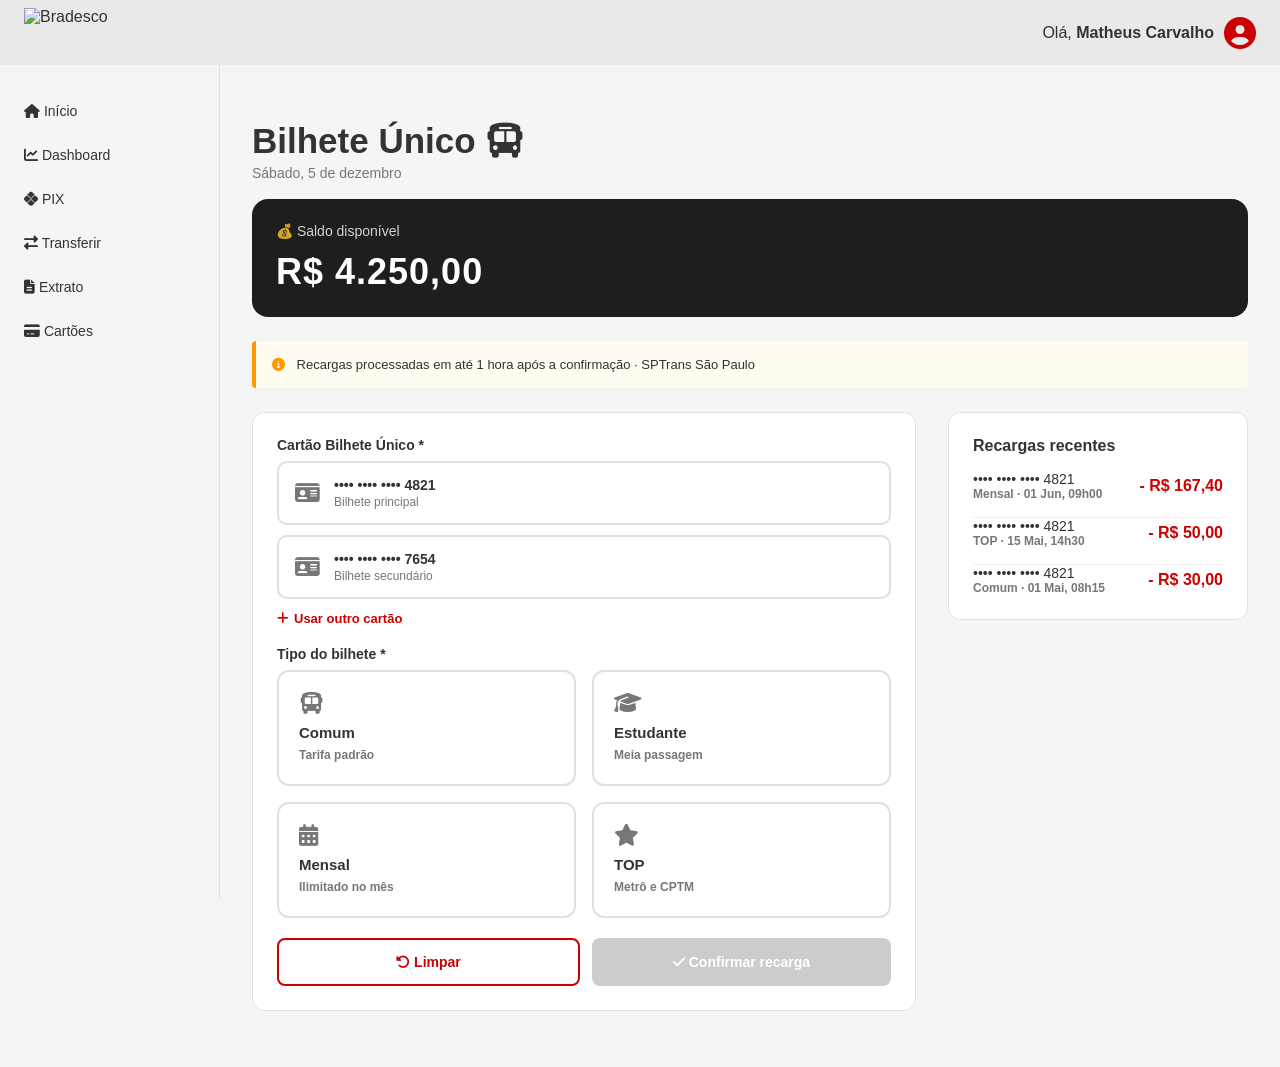
==== bilhete.html @ 407cdb30 "Criado: bilhete.html e transferir.html Criado as telas para tranferência e recarga para bilhete únic" ====
<!DOCTYPE html>
<html lang="pt-br">

<head>
    <meta charset="UTF-8">
    <meta name="viewport" content="width=device-width, initial-scale=1.0">
    <title>Bradesco | Bilhete Único</title>
    <link rel="stylesheet" href="style.css">
    <link rel="stylesheet" href="https://cdnjs.cloudflare.com/ajax/libs/font-awesome/6.5.0/css/all.min.css">
</head>

<body>

    <header class="header">
        <div class="bradesco-logo">
            <img src="assets/logo_bradesco.png" alt="Bradesco">
        </div>
        <div class="header-usuario">
            <span>Olá, <strong>Matheus Carvalho</strong></span>
            <i class="fa-solid fa-circle-user fa-2x"></i>
        </div>
    </header>

    <div class="container">

        <aside class="sidebar">
            <nav>
                <ul>
                    <li><a href="index.html"><i class="fa-solid fa-house"></i> Início</a></li>
                    <li><a href="dashboard.html"><i class="fa-solid fa-chart-line"></i> Dashboard</a></li>
                    <li><a href="pix.html"><i class="fa-brands fa-pix"></i> PIX</a></li>
                    <li><a href="transferir.html"><i class="fa-solid fa-right-left"></i> Transferir</a></li>
                    <li><a href="extract.html"><i class="fa-solid fa-file-lines"></i> Extrato</a></li>
                    <li><a href="#"><i class="fa-solid fa-credit-card"></i> Cartões</a></li>
                </ul>
            </nav>
        </aside>

        <main class="main-content">

            <div class="saudacao">
                <h1>Bilhete Único <i class="fa-solid fa-bus"></i></h1>
                <p id="data-hoje"></p>
            </div>
            <br>
            <!-- Saldo -->
            <div class="card-saldo" style="margin-bottom: 24px;">
                <div class="card-saldo-topo">
                    <span>💰 Saldo disponível</span>
                </div>
                <div class="card-saldo-valor">R$ 4.250,00</div>
            </div>

            <div class="info-box" style="margin-bottom: 24px;">
                <i class="fa-solid fa-circle-info"></i>
                Recargas processadas em até 1 hora após a confirmação · SPTrans São Paulo
            </div>

            <div class="recharge-container">

                <!-- Formulário -->
                <div class="recharge-form card">

                    <!-- Número do cartão -->
                    <div class="form-grupo">
                        <label class="form-label">Cartão Bilhete Único *</label>

                        <!-- Cartões salvos -->
                        <div class="cartoes-salvos">
                            <button class="cartao-salvo-btn"
                                onclick="selecionarCartaoSalvo(this, '1234 5678 9012 4821')">
                                <i class="fa-solid fa-id-card"></i>
                                <div>
                                    <strong>•••• •••• •••• 4821</strong>
                                    <span>Bilhete principal</span>
                                </div>
                            </button>
                            <button class="cartao-salvo-btn"
                                onclick="selecionarCartaoSalvo(this, '9876 5432 1098 7654')">
                                <i class="fa-solid fa-id-card"></i>
                                <div>
                                    <strong>•••• •••• •••• 7654</strong>
                                    <span>Bilhete secundário</span>
                                </div>
                            </button>
                        </div>

                        <!-- Ou digitar manualmente -->
                        <div class="novo-cartao-toggle">
                            <button class="btn-link" onclick="toggleNovoCartao()">
                                <i class="fa-solid fa-plus"></i> Usar outro cartão
                            </button>
                        </div>

                        <div id="novo-cartao-container" style="display:none;">
                            <input type="text" class="form-input" id="numero-bilhete" placeholder="0000 0000 0000 0000"
                                maxlength="19"
                                oninput="formatarBilhete(this); validarBilhete(); atualizarResumoBilhete(); verificarFormularioBilhete()">
                            <span class="form-erro" id="erro-bilhete"></span>
                        </div>
                    </div>

                    <!-- Tipo do bilhete -->
                    <div class="form-grupo">
                        <label class="form-label">Tipo do bilhete *</label>
                        <div class="tipo-grid" style="grid-template-columns: 1fr 1fr; margin-bottom: 0;">
                            <button class="tipo-btn operadora-btn" onclick="selecionarTipoBilhete(this, 'Comum')"
                                data-tipo="Comum">
                                <i class="fa-solid fa-bus"></i>
                                <strong>Comum</strong>
                                <span>Tarifa padrão</span>
                            </button>
                            <button class="tipo-btn operadora-btn" onclick="selecionarTipoBilhete(this, 'Estudante')"
                                data-tipo="Estudante">
                                <i class="fa-solid fa-graduation-cap"></i>
                                <strong>Estudante</strong>
                                <span>Meia passagem</span>
                            </button>
                            <button class="tipo-btn operadora-btn" onclick="selecionarTipoBilhete(this, 'Mensal')"
                                data-tipo="Mensal">
                                <i class="fa-solid fa-calendar-days"></i>
                                <strong>Mensal</strong>
                                <span>Ilimitado no mês</span>
                            </button>
                            <button class="tipo-btn operadora-btn" onclick="selecionarTipoBilhete(this, 'TOP')"
                                data-tipo="TOP">
                                <i class="fa-solid fa-star"></i>
                                <strong>TOP</strong>
                                <span>Metrô e CPTM</span>
                            </button>
                        </div>
                    </div>

                    <!-- Valor de recarga -->
                    <div class="form-grupo" id="grupo-valores-bilhete" style="display:none;">
                        <label class="form-label">Valor da recarga *</label>
                        <div class="valores-grid" id="valores-bilhete"></div>
                    </div>

                    <!-- Valor customizado -->
                    <div class="form-grupo" id="grupo-custom-bilhete" style="display:none;">
                        <label class="form-label" for="valor-custom-bilhete">Outro valor</label>
                        <input type="text" class="form-input" id="valor-custom-bilhete" placeholder="R$ 0,00"
                            onfocus="aoFocarCustomBilhete()" onblur="aoSairCustomBilhete()"
                            oninput="formatarValorBilhete(this)">
                    </div>

                    <!-- Botões -->
                    <div class="btns-acao">
                        <button class="btn btn-secundario" onclick="limparFormularioBilhete()">
                            <i class="fa-solid fa-rotate-left"></i> Limpar
                        </button>
                        <button class="btn btn-primario" id="btn-confirmar-bilhete" onclick="confirmarBilhete()"
                            disabled>
                            <i class="fa-solid fa-check"></i> Confirmar recarga
                        </button>
                    </div>

                </div>

                <!-- Lateral -->
                <div class="recharge-sidebar">

                    <!-- Resumo -->
                    <div class="card" id="resumo-bilhete-container" style="display:none;">
                        <h3 style="font-size: 14px; font-weight: 600; margin-bottom: 16px;">Resumo da recarga</h3>
                        <div class="resumo-item">
                            <span class="resumo-label">Cartão:</span>
                            <span id="resumo-bilhete-numero">-</span>
                        </div>
                        <div class="resumo-item">
                            <span class="resumo-label">Tipo:</span>
                            <span id="resumo-bilhete-tipo">-</span>
                        </div>
                        <div class="resumo-item">
                            <span class="resumo-label">Valor:</span>
                            <span id="resumo-bilhete-valor">-</span>
                        </div>
                    </div>

                    <!-- Recargas recentes -->
                    <div class="card">
                        <h3 style="font-size: 16px; font-weight: 600; margin-bottom: 16px;">Recargas recentes</h3>
                        <ul class="transacoes">
                            <li class="transacao">
                                <div class="transacao-info">
                                    <span class="transacao-nome">•••• •••• •••• 4821</span>
                                    <span class="transacao-data">Mensal · 01 Jun, 09h00</span>
                                </div>
                                <span class="transacao-valor negativo">- R$ 167,40</span>
                            </li>
                            <li class="transacao">
                                <div class="transacao-info">
                                    <span class="transacao-nome">•••• •••• •••• 4821</span>
                                    <span class="transacao-data">TOP · 15 Mai, 14h30</span>
                                </div>
                                <span class="transacao-valor negativo">- R$ 50,00</span>
                            </li>
                            <li class="transacao">
                                <div class="transacao-info">
                                    <span class="transacao-nome">•••• •••• •••• 4821</span>
                                    <span class="transacao-data">Comum · 01 Mai, 08h15</span>
                                </div>
                                <span class="transacao-valor negativo">- R$ 30,00</span>
                            </li>
                        </ul>
                    </div>

                </div>
            </div>

        </main>
    </div>

    <!-- Modal sucesso -->
    <div class="sucesso-modal" id="modal-sucesso-bilhete">
        <div class="sucesso-conteudo">
            <div class="sucesso-icone">
                <i class="fa-solid fa-circle-check"></i>
            </div>
            <div class="sucesso-titulo">Recarga realizada!</div>
            <p class="sucesso-descricao">Seu Bilhete Único foi recarregado com sucesso</p>
            <div class="sucesso-detalhes">
                <div class="detalhe-linha">
                    <span class="detalhe-label">Cartão:</span>
                    <span class="detalhe-valor" id="modal-bilhete-numero">-</span>
                </div>
                <div class="detalhe-linha">
                    <span class="detalhe-label">Tipo:</span>
                    <span class="detalhe-valor" id="modal-bilhete-tipo">-</span>
                </div>
                <div class="detalhe-linha">
                    <span class="detalhe-label">Valor:</span>
                    <span class="detalhe-valor" id="modal-bilhete-valor">-</span>
                </div>
                <div class="detalhe-linha">
                    <span class="detalhe-label">Protocolo:</span>
                    <span class="detalhe-valor" id="modal-bilhete-protocolo">-</span>
                </div>
            </div>
            <button class="btn btn-primario" onclick="fecharModalBilhete()">
                Voltar ao início
            </button>
        </div>
    </div>

    <script src="script.js"></script>
</body>

</html>
---- style.css ----
* {
    margin: 0;
    padding: 0;
    box-sizing: border-box;
    /* Faz o tamanho dos elementos se comportar de forma previsível */
}

/* Variáveis */
:root {
    --vermelho: #CC0000;
    --vermelho-escuro: #990000;
    --fundo: #F5F5F5;
    --branco: #FFFFFF;
    --texto: #333333;
    --texto-claro: #777777;
    --sidebar-largura: 220px;
    --header-altura: 65px;
}

body {
    font-family: 'Segoe UI', sans-serif;
    background-color: var(--fundo);
    color: var(--texto);
}

.header {
    position: fixed;
    /* Fica no topo mesmo ao rolar a página */
    top: 0;
    left: 0;
    width: 100%;
    height: var(--header-altura);
    background-color: #e9e9e9;
    display: flex;
    align-items: center;
    /* Centraliza verticalmente */
    justify-content: space-between;
    /* Joga logo pra esquerda e usuário pra direita */
    padding: 0 24px;
    z-index: 100;
    /* Garante que o header fica na frente de tudo */
}

.header-usuario {
    display: flex;
    align-items: center;
    gap: 10px;
    color: var(--texto);
}

.header-usuario i {
    color: var(--vermelho);
}

.bradesco-logo img {
    height: 50px;
    object-fit: contain;
    /* garante que a logo não distorce */
    display: block;
    /* Remove um espaço invisível que o HTML coloca embaixo das imagens por padrão */
}

.container {
    display: flex;
    margin-top: var(--header-altura);
    min-height: calc(100vh - var(--header-altura));
    /* Calcula altura dinâmica: tela inteira menos o header */
}

/* Configurações do menu lateral */
.sidebar {
    position: fixed;
    /* Sidebar fica fixa ao rolar a página, igual ao header */
    top: var(--header-altura);
    left: 0;
    width: var(--sidebar-largura);
    height: calc(100vh - var(--header-altura));
    border-right: 1px solid #E0E0E0;
    padding-top: 24px;
}

.sidebar ul {
    list-style: none;
}

.sidebar ul li a {
    display: block;
    padding: 14px 24px;
    color: var(--texto);
    text-decoration: none;
    font-size: 14px;
    transition: background 0.2;
}

.sidebar ul li a:hover {
    background-color: #F5F5F5;
    color: var(--vermelho);
}

.sidebar ul li.ativo a {
    color: var(--vermelho);
    font-weight: bold;
    border-left: 3px solid var(--vermelho);
    /* A barrinha vermelha no item ativo da sidebar */
}

/* Fim das configurações do menu lateral */

.main-content {
    margin-left: var(--sidebar-largura);
    padding: 32px;
    flex: 1;
    /* O conteúdo ocupa todo o espaço restante */
}

/* Saudação */
.saudacao {
    margin-top: 24px;
}

.saudacao h1 {
    font-size: 35px;
    color: var(--texto);
}

.saudacao p {
    color: var(--texto-claro);
    margin-top: 4px;
    font-size: 14px;
}

/* Card de saldo */
.card-saldo {
    background-color: #1e1e1e;
    color: var(--branco);
    border-radius: 16px;
    padding: 24px;
    margin-bottom: 24px;
}

.card-saldo-topo {
    display: flex;
    justify-content: space-between;
    align-items: center;
    margin-bottom: 12px;
    font-size: 14px;
    opacity: 0.8;
}

.card-saldo-topo button {
    background: none;
    border: none;
    color: var(--branco);
    cursor: pointer;
    font-size: 13px;
    opacity: 0.7;
}

.card-saldo-topo button:hover {
    opacity: 1;
}

.card-saldo-valor {
    font-size: 36px;
    font-weight: bold;
    letter-spacing: 1px;
}

/* Atalhos */
.atalhos {
    display: flex;
    gap: 16px;
    margin-bottom: 24px;
}

.atalho {
    flex: 1;
    background-color: var(--branco);
    border-radius: 12px;
    padding: 20px;
    text-align: center;
    text-decoration: none;
    color: var(--texto);
    transition: transform 0.9s, box-shadow 0.9;
    border: 1px solid #e0e0e0;
}

.atalho:hover {
    transform: translateY(-3px);
    box-shadow: 0 6px 16px rbga(0, 0, 0, 0.08);
}

.atalho-icone {
    font-size: 28px;
    margin-bottom: 8px;
}

.atalho span {
    font-size: 13px;
    font-weight: bold;
}

/* Card genérico */
.card {
    background-color: var(--branco);
    border-radius: 12px;
    padding: 24px;
    border: 1px solid #e0e0e0;
    margin-bottom: 24px;
}

.card-cabecalho {
    display: flex;
    justify-content: space-between;
    align-items: center;
    margin-bottom: 16px;
}

.card-cabecalho h2 {
    font-size: 16px;
    font-weight: 600;
}

.card-cabecalho a {
    font-size: 13px;
    color: var(--vermelho);
    text-decoration: none;
}

/* Transações */
.transacao {
    display: flex;
    justify-content: space-between;
    align-items: center;
    padding-bottom: 16px;
    border-bottom: 1px solid #f0f0f0;
}

.transacao:last-child {
    border-bottom: none;
    padding-bottom: 0;
}

.transacao-info {
    display: flex;
    flex-direction: column;
    gap: 0;
}

.transacao-nome {
    font-size: 14px;
    font-weight: 500;
}

.transacao-data {
    font-size: 12px;
    color: var(--texto-claro);
}

.transacao.valor {
    font-weight: 600;
    font-size: 15px;
}

.positivo {
    color: #1A7A3C;
}

.negativo {
    color: #CC0000;
}


.btn-vermelho {
    background-color: var(--vermelho);
    color: var(--branco);
    padding: 10px 20px;
    border-radius: 8px;
    text-decoration: none;
    font-size: 14px;
    font-weight: 600;
    transition: background 0.2s;
}

.btn-vermelho:hover {
    background-color: var(--vermelho-escuro);
}

/* Dashboard */
.dashboard-linha {
    display: flex;
    gap: 24px;
    align-items: flex-start;
}

.dashboard-grafico {
    flex: 2;
}

.dashboard-lateral {
    flex: 1;
    display: flex;
    flex-direction: column;
    gap: 24px;
}

.card-cartao {
    background: linear-gradient(135deg, #1a1a1a, #3a3a3a);
    border-radius: 16px;
    padding: 24px;
    color: var(--branco);
    display: flex;
    flex-direction: column;
    gap: 20px;
}

.cartao-topo {
    display: flex;
    justify-content: space-between;
    align-items: center;
}

.cartao-bandeira {
    font-size: 18px;
    font-weight: 900;
    letter-spacing: 2px;
    color: var(--branco);
}

.cartao-numero {
    font-size: 18px;
    letter-spacing: 3px;
}

.cartao-rodape {
    display: flex;
    justify-content: space-between;
}

.cartao-label {
    display: block;
    font-size: 10px;
    opacity: 0.6;
    text-transform: uppercase;
    margin-bottom: 2px;
}

.cartao-dado {
    font-size: 13px;
    font-weight: 600;
}

.dashboard-resumo {
    display: flex;
    gap: 16px;
    margin-bottom: 24px;
}

.card {
    font-weight: bold;
}

.card-resumo {
    flex: 1;
    background-color: var(--branco);
    border-radius: 12px;
    padding: 20px;
    border: 1px solid #E0E0E0;
    display: flex;
    align-items: center;
    gap: 16px;
}

.card-resumo-icone {
    font-size: 24px;
    color: var(--vermelho);
    background-color: #FFF0F0;
    width: 48px;
    height: 48px;
    border-radius: 12px;
    display: flex;
    align-items: center;
    justify-content: center;
    flex-shrink: 0;
}

.card-resumo-label {
    font-size: 12px;
    color: var(--texto-claro);
}

.card-resumo-valor {
    font-size: 16px;
    font-weight: 700;
    margin-top: 4px;
    color: var(--texto);
}

/* Por categoria */
.categorias {
    list-style: none;
    display: flex;
    flex-direction: column;
    gap: 16px;
}

.categoria {
    display: flex;
    align-items: center;
    gap: 12px;
}

.categoria-info {
    display: flex;
    align-items: center;
    gap: 8px;
    width: 110px;
    font-size: 13px;
}

.categoria-info i {
    color: var(--vermelho);
    width: 16px;
}

.categoria-barra-container {
    flex: 1;
    background-color: #F0F0F0;
    border-radius: 99px;
    height: 8px;
}

.categoria-barra {
    height: 8px;
    background-color: var(--vermelho);
    border-radius: 99px;
}

.categoria-valor {
    font-size: 13px;
    font-weight: 600;
    width: 60px;
    text-align: right;
}

/*RECHARGE.HTML*/

.aguardando-aprovacao {
    color: #FF8C00;
    font-weight: 600;
}

.recharge-container {
    display: flex;
    gap: 32px;
    margin-top: 24px;
}

.recharge-form {
    flex: 1;
}

.recharge-sidebar {
    width: 300px;
}

.form-grupo {
    margin-bottom: 20px;
}

.form-label {
    display: block;
    font-size: 14px;
    font-weight: 600;
    color: var(--texto);
    margin-bottom: 8px;
}

.form-input {
    width: 100%;
    padding: 12px 14px;
    border: 1px solid #e0e0e0;
    border-radius: 8px;
    font-size: 14px;
    font-family: 'Segoe UI', sans-serif;
    transition: border-color 0.2s;
}

.form-input:focus {
    outline: none;
    border-color: var(--vermelho);
    box-shadow: 0 0 0 3px rgba(204, 0, 0, 0.1);
}

.form-input.ativo {
    border-color: var(--vermelho);
    background-color: #fff5f5;
}

.form-input.erro {
    border-color: #d32f2f;
    background-color: #ffebee;
}

.form-erro {
    display: none;
    color: #d32f2f;
    font-size: 12px;
    margin-top: 4px;
    font-weight: 500;
}

.form-erro.ativo {
    display: block;
}

.operadoras {
    display: grid;
    grid-template-columns: 1fr 1fr;
    gap: 12px;
    margin-bottom: 20px;
}

.operadora-btn {
    padding: 14px;
    border: 2px solid #e0e0e0;
    border-radius: 8px;
    background-color: var(--branco);
    cursor: pointer;
    text-align: center;
    font-size: 13px;
    font-weight: 600;
    transition: all 0.2s;
    color: var(--texto);
}

.operadora-btn:hover {
    border-color: var(--vermelho);
    color: var(--vermelho);
}

.operadora-btn.ativo {
    background-color: var(--vermelho);
    border-color: var(--vermelho);
    color: var(--branco);
}

.valores-rapidos {
    display: grid;
    grid-template-columns: repeat(3, 1fr);
    gap: 8px;
    margin-bottom: 20px;
}

.valor-btn {
    padding: 10px;
    border: 1px solid #e0e0e0;
    border-radius: 6px;
    background-color: var(--branco);
    cursor: pointer;
    font-size: 12px;
    font-weight: 600;
    transition: all 0.2s;
    color: var(--texto);
}

.valor-btn:hover {
    border-color: var(--vermelho);
    color: var(--vermelho);
}

.valor-btn.selecionado {
    background-color: var(--vermelho);
    border-color: var(--vermelho);
    color: var(--branco);
}

.resumo-card {
    background-color: #f9f9f9;
    border-radius: 12px;
    padding: 20px;
    border: 1px solid #e0e0e0;
    margin-bottom: 20px;
}

.resumo-item {
    display: flex;
    justify-content: space-between;
    margin-bottom: 12px;
    font-size: 14px;
}

.resumo-item:last-child {
    margin-bottom: 0;
    padding-top: 12px;
    border-top: 1px solid #e0e0e0;
    font-weight: 600;
    color: var(--vermelho);
}

.resumo-label {
    color: var(--texto-claro);
}

.btns-acao {
    display: flex;
    gap: 12px;
}

.btn {
    flex: 1;
    padding: 14px;
    border: none;
    border-radius: 8px;
    font-size: 14px;
    font-weight: 600;
    cursor: pointer;
    transition: all 0.2s;
}

.btn-primario {
    background-color: var(--vermelho);
    color: var(--branco);
}

.btn-primario:hover:not(:disabled) {
    background-color: var(--vermelho-escuro);
    transform: translateY(-2px);
    box-shadow: 0 4px 12px rgba(204, 0, 0, 0.2);
}

.btn-primario:disabled {
    background-color: #ccc;
    cursor: not-allowed;
}

.btn-secundario {
    background-color: var(--branco);
    color: var(--vermelho);
    border: 2px solid var(--vermelho);
}

.btn-secundario:hover {
    background-color: #fff5f5;
}

.info-box {
    background-color: #fffbf0;
    border-left: 4px solid #ff9800;
    padding: 16px;
    border-radius: 4px;
    margin-bottom: 20px;
    font-size: 13px;
    color: var(--texto);
}

.info-box i {
    color: #ff9800;
    margin-right: 8px;
}

.sucesso-modal,
.processamento-modal {
    display: none;
    position: fixed;
    top: 0;
    left: 0;
    right: 0;
    bottom: 0;
    background-color: rgba(0, 0, 0, 0.5);
    z-index: 1000;
    justify-content: center;
    align-items: center;
}

.sucesso-modal.ativo,
.processamento-modal.ativo {
    display: flex;
}

.sucesso-conteudo,
.processamento-conteudo {
    background-color: var(--branco);
    border-radius: 16px;
    padding: 40px;
    text-align: center;
    max-width: 450px;
    box-shadow: 0 10px 40px rgba(0, 0, 0, 0.2);
}

.sucesso-icone {
    font-size: 64px;
    color: #1A7A3C;
    margin-bottom: 16px;
}

.processamento-icone {
    font-size: 64px;
    color: #ff9800;
    margin-bottom: 16px;
    animation: pulse 2s infinite;
}

@keyframes pulse {

    0%,
    100% {
        opacity: 1;
    }

    50% {
        opacity: 0.6;
    }
}

.sucesso-titulo,
.processamento-titulo {
    font-size: 24px;
    font-weight: 700;
    color: var(--texto);
    margin-bottom: 8px;
}

.sucesso-descricao,
.processamento-descricao {
    font-size: 14px;
    color: var(--texto-claro);
    margin-bottom: 24px;
}

.sucesso-detalhes {
    background-color: #f5f5f5;
    border-radius: 8px;
    padding: 16px;
    margin-bottom: 24px;
    text-align: left;
}

.detalhe-linha {
    display: flex;
    justify-content: space-between;
    margin-bottom: 8px;
    font-size: 13px;
}

.detalhe-linha:last-child {
    margin-bottom: 0;
}

.detalhe-label {
    color: var(--texto-claro);
}

.detalhe-valor {
    font-weight: 600;
    color: var(--texto);
}

.processamento-info {
    background-color: #fffbf0;
    border-left: 4px solid #ff9800;
    padding: 16px;
    border-radius: 4px;
    margin-bottom: 24px;
    font-size: 13px;
    color: var(--texto);
    text-align: left;
}

.processamento-info i {
    color: #ff9800;
    margin-right: 8px;
}

.processamento-celular {
    background-color: #f5f5f5;
    border-radius: 8px;
    padding: 16px;
    margin-bottom: 24px;
    font-size: 16px;
    font-weight: 600;
    color: var(--vermelho);
}

@media (max-width: 768px) {
    .recharge-container {
        flex-direction: column;
    }

    .recharge-sidebar {
        width: 100%;
    }

    .operadoras {
        grid-template-columns: repeat(2, 1fr);
    }

    .valores-rapidos {
        grid-template-columns: repeat(2, 1fr);
    }
}

/*EXTRACT.HTML*/
.extrato-filtros {
    display: flex;
    gap: 16px;
    margin-bottom: 24px;
    flex-wrap: wrap;
    align-items: center;
}

.filtro-grupo {
    display: flex;
    gap: 8px;
    align-items: center;
}

.filtro-grupo label {
    font-size: 14px;
    font-weight: 600;
    color: var(--texto);
}

.filtro-grupo input[type="date"],
.filtro-grupo select {
    padding: 10px 12px;
    border: 1px solid #E0E0E0;
    border-radius: 8px;
    font-size: 13px;
    font-family: inherit;
    background-color: var(--branco);
    color: var(--texto);
    cursor: pointer;
}

.filtro-grupo input[type="date"]:focus,
.filtro-grupo select:focus {
    outline: none;
    border-color: var(--vermelho);
    box-shadow: 0 0 0 2px rgba(204, 0, 0, 0.1);
}

.extrato-acoes {
    display: flex;
    gap: 12px;
    margin-left: auto;
}

.btn-acao {
    background-color: var(--branco);
    color: var(--texto);
    border: 1px solid #E0E0E0;
    padding: 10px 16px;
    border-radius: 8px;
    font-size: 13px;
    font-weight: 600;
    cursor: pointer;
    transition: all 0.2s;
    display: flex;
    align-items: center;
    gap: 6px;
}

.btn-acao:hover {
    background-color: #F5F5F5;
    border-color: var(--vermelho);
    color: var(--vermelho);
}

.extrato-resumo {
    display: flex;
    gap: 16px;
    margin-bottom: 24px;
}

.resumo-card {
    flex: 1;
    background-color: var(--branco);
    border-radius: 12px;
    padding: 20px;
    border: 1px solid #E0E0E0;
}

.resumo-label {
    font-size: 12px;
    color: var(--texto-claro);
    text-transform: uppercase;
    font-weight: 600;
    margin-bottom: 8px;
}

.resumo-valor {
    font-size: 20px;
    font-weight: 700;
}

.extrato-lista {
    background-color: var(--branco);
    border-radius: 12px;
    border: 1px solid #E0E0E0;
    overflow: hidden;
}

.extrato-tabela {
    width: 100%;
    border-collapse: collapse;
}

.extrato-tabela thead {
    background-color: #F9F9F9;
    border-bottom: 1px solid #E0E0E0;
}

.extrato-tabela th {
    padding: 16px;
    text-align: left;
    font-size: 12px;
    font-weight: 700;
    text-transform: uppercase;
    color: var(--texto-claro);
}

.extrato-tabela tbody tr {
    border-bottom: 1px solid #F0F0F0;
    transition: background-color 0.2s;
}

.extrato-tabela tbody tr:hover {
    background-color: #FAFAFA;
}

.extrato-tabela td {
    padding: 16px;
    font-size: 14px;
    color: var(--texto);
}

.transacao-descricao {
    font-weight: 500;
    margin-bottom: 4px;
}

.transacao-categoria {
    font-size: 12px;
    color: var(--texto-claro);
}

.extrato-valor {
    font-weight: 600;
    text-align: right;
}

.paginacao {
    display: flex;
    justify-content: center;
    align-items: center;
    gap: 8px;
    padding: 24px;
    background-color: var(--branco);
    border-top: 1px solid #E0E0E0;
}

.paginacao button {
    padding: 8px 12px;
    border: 1px solid #E0E0E0;
    background-color: var(--branco);
    border-radius: 6px;
    cursor: pointer;
    font-size: 13px;
    transition: all 0.2s;
}

.paginacao button:hover {
    border-color: var(--vermelho);
    color: var(--vermelho);
}

.paginacao button.ativo {
    background-color: var(--vermelho);
    color: var(--branco);
    border-color: var(--vermelho);
}

.paginacao button:disabled {
    opacity: 0.5;
    cursor: not-allowed;
}

.extrato-info {
    font-size: 12px;
    color: var(--texto-claro);
    padding: 16px;
    text-align: center;
}

/* Tranferência */
.etapas-indicador {
    display: flex;
    align-items: center;
    margin-bottom: 24px;
}

.etapa-item {
    display: flex;
    flex-direction: column;
    align-items: center;
    gap: 6px;
}

.etapa-numero {
    width: 36px;
    height: 36px;
    border-radius: 50%;
    background-color: #E0E0E0;
    color: var(--texto-claro);
    display: flex;
    align-items: center;
    justify-content: center;
    font-weight: 700;
    font-size: 14px;
    transition: all 0.3s;
}

.etapa-item span {
    font-size: 12px;
    color: var(--texto-claro);
    font-weight: 500;
}

.etapa-item.ativa .etapa-numero {
    background-color: var(--vermelho);
    color: var(--branco);
}

.etapa-item.ativa span {
    color: var(--vermelho);
    font-weight: 700;
}

.etapa-item.concluida .etapa-numero {
    background-color: #1A7A3C;
    color: var(--branco);
}

.etapa-linha {
    flex: 1;
    height: 2px;
    background-color: #E0E0E0;
    margin: 0 8px;
    margin-bottom: 20px;
    transition: background-color 0.3s;
}

.etapa-linha.concluida {
    background-color: #1A7A3C;
}

.tipo-grid {
    display: grid;
    grid-template-columns: 1fr 1fr;
    gap: 16px;
    margin-bottom: 24px;
}

.tipo-btn {
    display: flex;
    flex-direction: column;
    align-items: flex-start;
    gap: 6px;
    padding: 20px;
    border: 2px solid #E0E0E0;
    border-radius: 12px;
    background-color: var(--branco);
    cursor: pointer;
    text-align: left;
    transition: all 0.2s;
}

.tipo-btn i {
    font-size: 22px;
    color: var(--texto-claro);
    margin-bottom: 4px;
}

.tipo-btn strong {
    font-size: 15px;
    color: var(--texto);
}

.tipo-btn span {
    font-size: 12px;
    color: var(--texto-claro);
    line-height: 1.4;
}

.tipo-btn:hover {
    border-color: var(--vermelho);
}

.tipo-btn:hover i {
    color: var(--vermelho);
}

.tipo-btn.selecionado {
    border-color: var(--vermelho);
    background-color: #FFF5F5;
}

.tipo-btn.selecionado i,
.tipo-btn.selecionado strong {
    color: var(--vermelho);
}

.etapa-acoes {
    display: flex;
    justify-content: space-between;
    align-items: center;
    margin-top: 24px;
    padding-top: 24px;
    border-top: 1px solid #F0F0F0;
}

.confirmacao-resumo {
    background-color: #F9F9F9;
    border-radius: 12px;
    padding: 20px;
    margin-bottom: 8px;
    display: flex;
    flex-direction: column;
    gap: 0;
}

.confirmacao-linha {
    display: flex;
    justify-content: space-between;
    align-items: center;
    padding: 14px 0;
    border-bottom: 1px solid #EFEFEF;
}

.confirmacao-linha:last-child {
    border-bottom: none;
}

.confirmacao-linha.destaque {
    margin-top: 4px;
}

.confirmacao-label {
    font-size: 13px;
    color: var(--texto-claro);
}

.confirmacao-valor {
    font-size: 14px;
    font-weight: 600;
    color: var(--texto);
}

.confirmacao-linha.destaque .confirmacao-valor {
    font-size: 20px;
}

/* BILHETE UNICO SP */
/* =====================
   CARTÕES SALVOS
   ===================== */

.cartoes-salvos {
    display: flex;
    flex-direction: column;
    gap: 10px;
    margin-bottom: 12px;
}

.cartao-salvo-btn {
    display: flex;
    align-items: center;
    gap: 14px;
    padding: 14px 16px;
    border: 2px solid #E0E0E0;
    border-radius: 10px;
    background-color: var(--branco);
    cursor: pointer;
    text-align: left;
    transition: all 0.2s;
    width: 100%;
}

.cartao-salvo-btn i {
    font-size: 22px;
    color: var(--texto-claro);
}

.cartao-salvo-btn div {
    display: flex;
    flex-direction: column;
    gap: 2px;
}

.cartao-salvo-btn strong {
    font-size: 14px;
    color: var(--texto);
}

.cartao-salvo-btn span {
    font-size: 12px;
    color: var(--texto-claro);
}

.cartao-salvo-btn:hover {
    border-color: var(--vermelho);
}

.cartao-salvo-btn:hover i {
    color: var(--vermelho);
}

.cartao-salvo-btn.selecionado {
    border-color: var(--vermelho);
    background-color: #FFF5F5;
}

.cartao-salvo-btn.selecionado i {
    color: var(--vermelho);
}

.novo-cartao-toggle {
    margin-bottom: 12px;
}

.btn-link {
    background: none;
    border: none;
    color: var(--vermelho);
    cursor: pointer;
    font-size: 13px;
    font-weight: 600;
    padding: 0;
    display: flex;
    align-items: center;
    gap: 6px;
}

.btn-link:hover {
    text-decoration: underline;
}
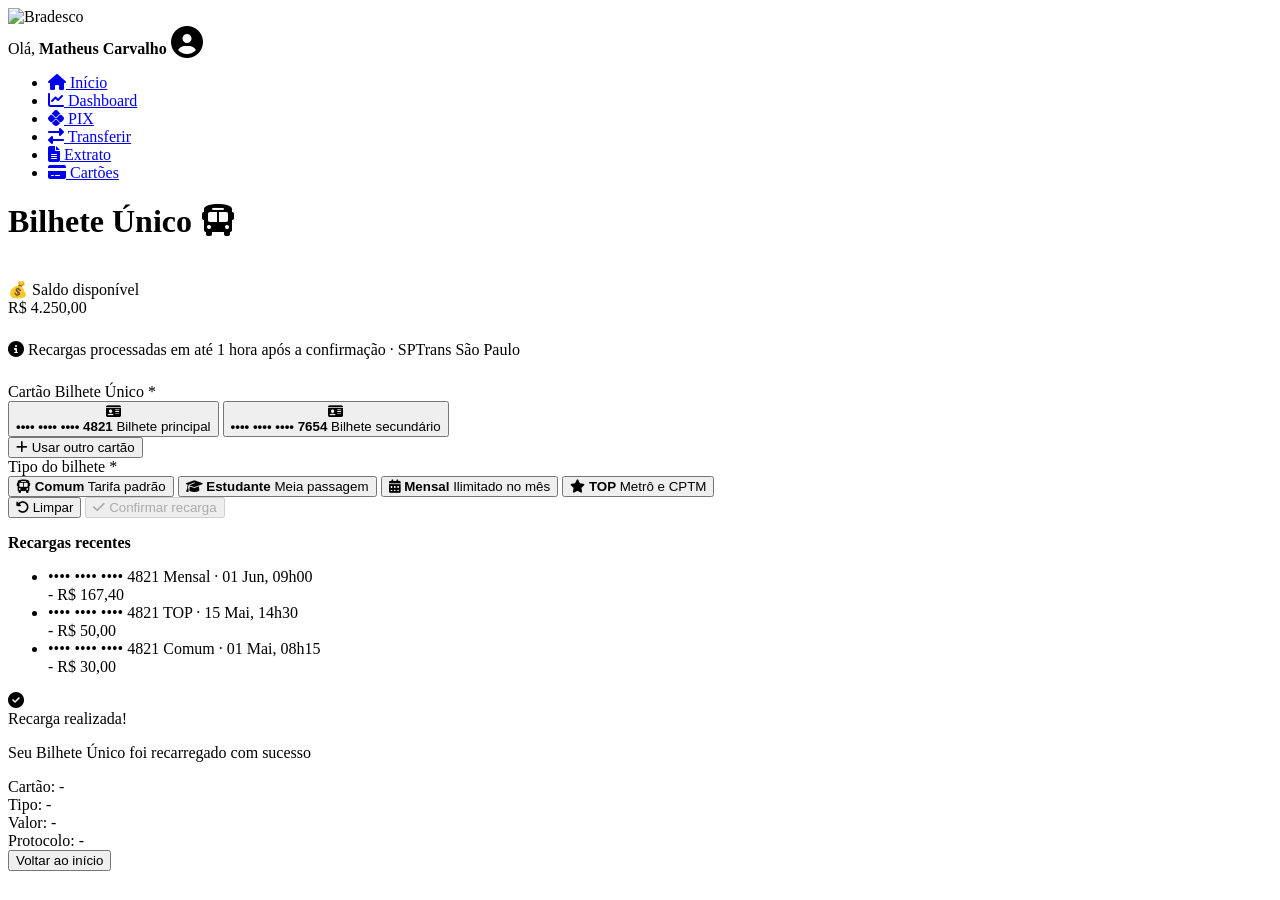
==== commit 00122642: "feat: atualiza páginas do projeto" ====
--- a/bilhete.html
+++ b/bilhete.html
@@ -5,7 +5,7 @@
     <meta charset="UTF-8">
     <meta name="viewport" content="width=device-width, initial-scale=1.0">
     <title>Bradesco | Bilhete Único</title>
-    <link rel="stylesheet" href="style.css">
+    <link rel="stylesheet" href="/css/style.css">
     <link rel="stylesheet" href="https://cdnjs.cloudflare.com/ajax/libs/font-awesome/6.5.0/css/all.min.css">
 </head>
 
@@ -13,7 +13,7 @@
 
     <header class="header">
         <div class="bradesco-logo">
-            <img src="assets/logo_bradesco.png" alt="Bradesco">
+            <img src="/assets/logo_bradesco.png" alt="Bradesco">
         </div>
         <div class="header-usuario">
             <span>Olá, <strong>Matheus Carvalho</strong></span>
@@ -244,7 +244,7 @@
         </div>
     </div>
 
-    <script src="script.js"></script>
+    <script src="/js/bilheteUnico.js"></script>
 </body>
 
 </html>
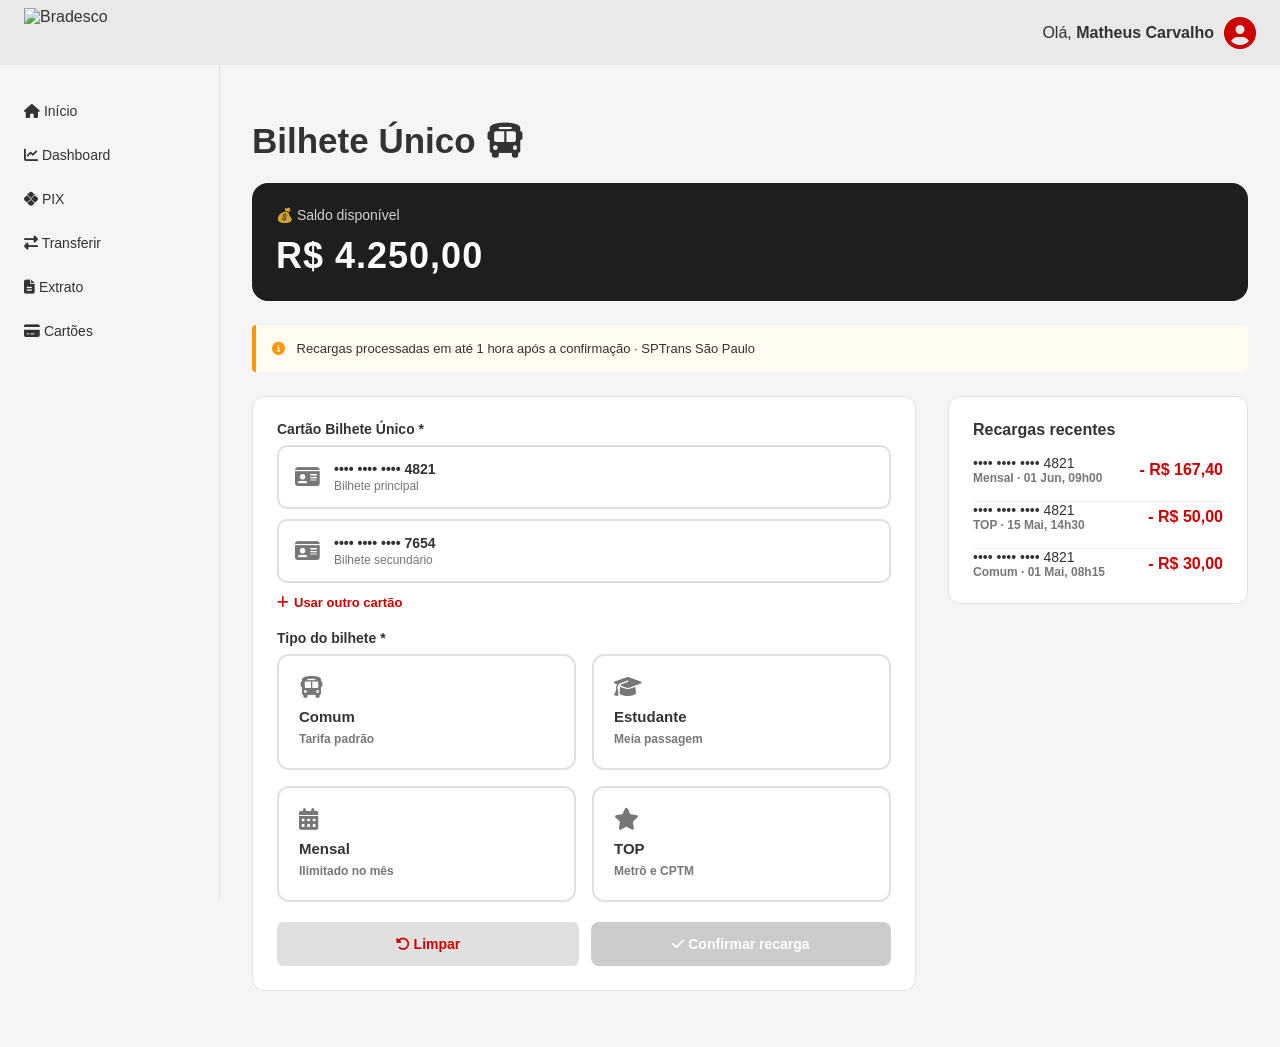
==== commit 4bf323c8: "refactor: refactoring css and js" ====
--- a/bilhete.html
+++ b/bilhete.html
@@ -5,7 +5,7 @@
     <meta charset="UTF-8">
     <meta name="viewport" content="width=device-width, initial-scale=1.0">
     <title>Bradesco | Bilhete Único</title>
-    <link rel="stylesheet" href="/css/style.css">
+    <link rel="stylesheet" href="./css/style.css">
     <link rel="stylesheet" href="https://cdnjs.cloudflare.com/ajax/libs/font-awesome/6.5.0/css/all.min.css">
 </head>
 
@@ -244,7 +244,7 @@
         </div>
     </div>
 
-    <script src="/js/bilheteUnico.js"></script>
+    <script src="./js/bilheteUnico.js"></script>
 </body>
 
 </html>
--- a/css/style.css
+++ b/css/style.css
@@ -0,0 +1,2188 @@
+* {
+    margin: 0;
+    padding: 0;
+    box-sizing: border-box;
+    /* Faz o tamanho dos elementos se comportar de forma previsível */
+}
+
+/* Variáveis */
+:root {
+    --vermelho: #CC0000;
+    --vermelho-escuro: #990000;
+    --fundo: #F5F5F5;
+    --branco: #FFFFFF;
+    --texto: #333333;
+    --texto-claro: #777777;
+    --sidebar-largura: 220px;
+    --header-altura: 65px;
+}
+
+body {
+    font-family: 'Segoe UI', sans-serif;
+    background-color: var(--fundo);
+    color: var(--texto);
+}
+
+.header {
+    position: fixed;
+    /* Fica no topo mesmo ao rolar a página */
+    top: 0;
+    left: 0;
+    width: 100%;
+    height: var(--header-altura);
+    background-color: #e9e9e9;
+    display: flex;
+    align-items: center;
+    /* Centraliza verticalmente */
+    justify-content: space-between;
+    /* Joga logo pra esquerda e usuário pra direita */
+    padding: 0 24px;
+    z-index: 100;
+    /* Garante que o header fica na frente de tudo */
+}
+
+.header-usuario {
+    display: flex;
+    align-items: center;
+    gap: 10px;
+    color: var(--texto);
+}
+
+.header-usuario i {
+    color: var(--vermelho);
+}
+
+.bradesco-logo img {
+    height: 50px;
+    object-fit: contain;
+    /* garante que a logo não distorce */
+    display: block;
+    /* Remove um espaço invisível que o HTML coloca embaixo das imagens por padrão */
+}
+
+.container {
+    display: flex;
+    margin-top: var(--header-altura);
+    min-height: calc(100vh - var(--header-altura));
+    /* Calcula altura dinâmica: tela inteira menos o header */
+}
+
+/* Configurações do menu lateral */
+.sidebar {
+    position: fixed;
+    /* Sidebar fica fixa ao rolar a página, igual ao header */
+    top: var(--header-altura);
+    left: 0;
+    width: var(--sidebar-largura);
+    height: calc(100vh - var(--header-altura));
+    border-right: 1px solid #E0E0E0;
+    padding-top: 24px;
+}
+
+.sidebar ul {
+    list-style: none;
+}
+
+.sidebar ul li a {
+    display: block;
+    padding: 14px 24px;
+    color: var(--texto);
+    text-decoration: none;
+    font-size: 14px;
+    transition: background 0.2;
+}
+
+.sidebar ul li a:hover {
+    background-color: #F5F5F5;
+    color: var(--vermelho);
+}
+
+.sidebar ul li.ativo a {
+    color: var(--vermelho);
+    font-weight: bold;
+    border-left: 3px solid var(--vermelho);
+    /* A barrinha vermelha no item ativo da sidebar */
+}
+
+/* Fim das configurações do menu lateral */
+
+.main-content {
+    margin-left: var(--sidebar-largura);
+    padding: 32px;
+    flex: 1;
+    /* O conteúdo ocupa todo o espaço restante */
+}
+
+/* Saudação */
+.saudacao {
+    margin-top: 24px;
+}
+
+.saudacao h1 {
+    font-size: 35px;
+    color: var(--texto);
+}
+
+.saudacao p {
+    color: var(--texto-claro);
+    margin-top: 4px;
+    font-size: 14px;
+}
+
+/* Card de saldo */
+.card-saldo {
+    background-color: #1e1e1e;
+    color: var(--branco);
+    border-radius: 16px;
+    padding: 24px;
+    margin-bottom: 24px;
+}
+
+.card-saldo-topo {
+    display: flex;
+    justify-content: space-between;
+    align-items: center;
+    margin-bottom: 12px;
+    font-size: 14px;
+    opacity: 0.8;
+}
+
+.card-saldo-topo button {
+    background: none;
+    border: none;
+    color: var(--branco);
+    cursor: pointer;
+    font-size: 13px;
+    opacity: 0.7;
+}
+
+.card-saldo-topo button:hover {
+    opacity: 1;
+}
+
+.card-saldo-valor {
+    font-size: 36px;
+    font-weight: bold;
+    letter-spacing: 1px;
+}
+
+/* Atalhos */
+.atalhos {
+    display: flex;
+    gap: 16px;
+    margin-bottom: 24px;
+}
+
+.atalho {
+    flex: 1;
+    background-color: var(--branco);
+    border-radius: 12px;
+    padding: 20px;
+    text-align: center;
+    text-decoration: none;
+    color: var(--texto);
+    transition: transform 0.9s, box-shadow 0.9;
+    border: 1px solid #e0e0e0;
+}
+
+.atalho:hover {
+    transform: translateY(-3px);
+    box-shadow: 0 6px 16px rbga(0, 0, 0, 0.08);
+}
+
+.atalho-icone {
+    font-size: 28px;
+    margin-bottom: 8px;
+}
+
+.atalho span {
+    font-size: 13px;
+    font-weight: bold;
+}
+
+/* Card genérico */
+.card {
+    background-color: var(--branco);
+    border-radius: 12px;
+    padding: 24px;
+    border: 1px solid #e0e0e0;
+    margin-bottom: 24px;
+}
+
+.card-cabecalho {
+    display: flex;
+    justify-content: space-between;
+    align-items: center;
+    margin-bottom: 16px;
+}
+
+.card-cabecalho h2 {
+    font-size: 16px;
+    font-weight: 600;
+}
+
+.card-cabecalho a {
+    font-size: 13px;
+    color: var(--vermelho);
+    text-decoration: none;
+}
+
+/* Transações */
+.transacao {
+    display: flex;
+    justify-content: space-between;
+    align-items: center;
+    padding-bottom: 16px;
+    border-bottom: 1px solid #f0f0f0;
+}
+
+.transacao:last-child {
+    border-bottom: none;
+    padding-bottom: 0;
+}
+
+.transacao-info {
+    display: flex;
+    flex-direction: column;
+    gap: 0;
+}
+
+.transacao-nome {
+    font-size: 14px;
+    font-weight: 500;
+}
+
+.transacao-data {
+    font-size: 12px;
+    color: var(--texto-claro);
+}
+
+.transacao.valor {
+    font-weight: 600;
+    font-size: 15px;
+}
+
+.positivo {
+    color: #1A7A3C;
+}
+
+.negativo {
+    color: #CC0000;
+}
+
+
+.btn-vermelho {
+    background-color: var(--vermelho);
+    color: var(--branco);
+    padding: 10px 20px;
+    border-radius: 8px;
+    text-decoration: none;
+    font-size: 14px;
+    font-weight: 600;
+    transition: background 0.2s;
+}
+
+.btn-vermelho:hover {
+    background-color: var(--vermelho-escuro);
+}
+
+/* Dashboard */
+.dashboard-linha {
+    display: flex;
+    gap: 24px;
+    align-items: flex-start;
+}
+
+.dashboard-grafico {
+    flex: 2;
+}
+
+.dashboard-lateral {
+    flex: 1;
+    display: flex;
+    flex-direction: column;
+    gap: 24px;
+}
+
+.card-cartao {
+    background: linear-gradient(135deg, #1a1a1a, #3a3a3a);
+    border-radius: 16px;
+    padding: 24px;
+    color: var(--branco);
+    display: flex;
+    flex-direction: column;
+    gap: 20px;
+}
+
+.cartao-topo {
+    display: flex;
+    justify-content: space-between;
+    align-items: center;
+}
+
+.cartao-bandeira {
+    font-size: 18px;
+    font-weight: 900;
+    letter-spacing: 2px;
+    color: var(--branco);
+}
+
+.cartao-numero {
+    font-size: 18px;
+    letter-spacing: 3px;
+}
+
+.cartao-rodape {
+    display: flex;
+    justify-content: space-between;
+}
+
+.cartao-label {
+    display: block;
+    font-size: 10px;
+    opacity: 0.6;
+    text-transform: uppercase;
+    margin-bottom: 2px;
+}
+
+.cartao-dado {
+    font-size: 13px;
+    font-weight: 600;
+}
+
+.dashboard-resumo {
+    display: flex;
+    gap: 16px;
+    margin-bottom: 24px;
+}
+
+.card {
+    font-weight: bold;
+}
+
+.card-resumo {
+    flex: 1;
+    background-color: var(--branco);
+    border-radius: 12px;
+    padding: 20px;
+    border: 1px solid #E0E0E0;
+    display: flex;
+    align-items: center;
+    gap: 16px;
+}
+
+.card-resumo-icone {
+    font-size: 24px;
+    color: var(--vermelho);
+    background-color: #FFF0F0;
+    width: 48px;
+    height: 48px;
+    border-radius: 12px;
+    display: flex;
+    align-items: center;
+    justify-content: center;
+    flex-shrink: 0;
+}
+
+.card-resumo-label {
+    font-size: 12px;
+    color: var(--texto-claro);
+}
+
+.card-resumo-valor {
+    font-size: 16px;
+    font-weight: 700;
+    margin-top: 4px;
+    color: var(--texto);
+}
+
+/* Por categoria */
+.categorias {
+    list-style: none;
+    display: flex;
+    flex-direction: column;
+    gap: 16px;
+}
+
+.categoria {
+    display: flex;
+    align-items: center;
+    gap: 12px;
+}
+
+.categoria-info {
+    display: flex;
+    align-items: center;
+    gap: 8px;
+    width: 110px;
+    font-size: 13px;
+}
+
+.categoria-info i {
+    color: var(--vermelho);
+    width: 16px;
+}
+
+.categoria-barra-container {
+    flex: 1;
+    background-color: #F0F0F0;
+    border-radius: 99px;
+    height: 8px;
+}
+
+.categoria-barra {
+    height: 8px;
+    background-color: var(--vermelho);
+    border-radius: 99px;
+}
+
+.categoria-valor {
+    font-size: 13px;
+    font-weight: 600;
+    width: 60px;
+    text-align: right;
+}
+
+/*RECHARGE.HTML*/
+
+.aguardando-aprovacao {
+    color: #FF8C00;
+    font-weight: 600;
+}
+
+.recharge-container {
+    display: flex;
+    gap: 32px;
+    margin-top: 24px;
+}
+
+.recharge-form {
+    flex: 1;
+}
+
+.recharge-sidebar {
+    width: 300px;
+}
+
+.form-grupo {
+    margin-bottom: 20px;
+}
+
+.form-label {
+    display: block;
+    font-size: 14px;
+    font-weight: 600;
+    color: var(--texto);
+    margin-bottom: 8px;
+}
+
+.form-input {
+    width: 100%;
+    padding: 12px 14px;
+    border: 1px solid #e0e0e0;
+    border-radius: 8px;
+    font-size: 14px;
+    font-family: 'Segoe UI', sans-serif;
+    transition: border-color 0.2s;
+}
+
+.form-input:focus {
+    outline: none;
+    border-color: var(--vermelho);
+    box-shadow: 0 0 0 3px rgba(204, 0, 0, 0.1);
+}
+
+.form-input.ativo {
+    border-color: var(--vermelho);
+    background-color: #fff5f5;
+}
+
+.form-input.erro {
+    border-color: #d32f2f;
+    background-color: #ffebee;
+}
+
+.form-erro {
+    display: none;
+    color: #d32f2f;
+    font-size: 12px;
+    margin-top: 4px;
+    font-weight: 500;
+}
+
+.form-erro.ativo {
+    display: block;
+}
+
+.operadoras {
+    display: grid;
+    grid-template-columns: 1fr 1fr;
+    gap: 12px;
+    margin-bottom: 20px;
+}
+
+.operadora-btn {
+    padding: 14px;
+    border: 2px solid #e0e0e0;
+    border-radius: 8px;
+    background-color: var(--branco);
+    cursor: pointer;
+    text-align: center;
+    font-size: 13px;
+    font-weight: 600;
+    transition: all 0.2s;
+    color: var(--texto);
+}
+
+.operadora-btn:hover {
+    border-color: var(--vermelho);
+    color: var(--vermelho);
+}
+
+.operadora-btn.ativo {
+    background-color: var(--vermelho);
+    border-color: var(--vermelho);
+    color: var(--branco);
+}
+
+.valores-rapidos {
+    display: grid;
+    grid-template-columns: repeat(3, 1fr);
+    gap: 8px;
+    margin-bottom: 20px;
+}
+
+.valor-btn {
+    padding: 10px;
+    border: 1px solid #e0e0e0;
+    border-radius: 6px;
+    background-color: var(--branco);
+    cursor: pointer;
+    font-size: 12px;
+    font-weight: 600;
+    transition: all 0.2s;
+    color: var(--texto);
+}
+
+.valor-btn:hover {
+    border-color: var(--vermelho);
+    color: var(--vermelho);
+}
+
+.valor-btn.selecionado {
+    background-color: var(--vermelho);
+    border-color: var(--vermelho);
+    color: var(--branco);
+}
+
+.resumo-card {
+    background-color: #f9f9f9;
+    border-radius: 12px;
+    padding: 20px;
+    border: 1px solid #e0e0e0;
+    margin-bottom: 20px;
+}
+
+.resumo-item {
+    display: flex;
+    justify-content: space-between;
+    margin-bottom: 12px;
+    font-size: 14px;
+}
+
+.resumo-item:last-child {
+    margin-bottom: 0;
+    padding-top: 12px;
+    border-top: 1px solid #e0e0e0;
+    font-weight: 600;
+    color: var(--vermelho);
+}
+
+.resumo-label {
+    color: var(--texto-claro);
+}
+
+.btns-acao {
+    display: flex;
+    gap: 12px;
+}
+
+.btn {
+    flex: 1;
+    padding: 14px;
+    border: none;
+    border-radius: 8px;
+    font-size: 14px;
+    font-weight: 600;
+    cursor: pointer;
+    transition: all 0.2s;
+}
+
+.btn-primario {
+    background-color: var(--vermelho);
+    color: var(--branco);
+}
+
+.btn-primario:hover:not(:disabled) {
+    background-color: var(--vermelho-escuro);
+    transform: translateY(-2px);
+    box-shadow: 0 4px 12px rgba(204, 0, 0, 0.2);
+}
+
+.btn-primario:disabled {
+    background-color: #ccc;
+    cursor: not-allowed;
+}
+
+.btn-secundario {
+    background-color: var(--branco);
+    color: var(--vermelho);
+    border: 2px solid var(--vermelho);
+}
+
+.btn-secundario:hover {
+    background-color: #fff5f5;
+}
+
+.info-box {
+    background-color: #fffbf0;
+    border-left: 4px solid #ff9800;
+    padding: 16px;
+    border-radius: 4px;
+    margin-bottom: 20px;
+    font-size: 13px;
+    color: var(--texto);
+}
+
+.info-box i {
+    color: #ff9800;
+    margin-right: 8px;
+}
+
+.sucesso-modal,
+.processamento-modal {
+    display: none;
+    position: fixed;
+    top: 0;
+    left: 0;
+    right: 0;
+    bottom: 0;
+    background-color: rgba(0, 0, 0, 0.5);
+    z-index: 1000;
+    justify-content: center;
+    align-items: center;
+}
+
+.sucesso-modal.ativo,
+.processamento-modal.ativo {
+    display: flex;
+}
+
+.sucesso-conteudo,
+.processamento-conteudo {
+    background-color: var(--branco);
+    border-radius: 16px;
+    padding: 40px;
+    text-align: center;
+    max-width: 450px;
+    box-shadow: 0 10px 40px rgba(0, 0, 0, 0.2);
+}
+
+.sucesso-icone {
+    font-size: 64px;
+    color: #1A7A3C;
+    margin-bottom: 16px;
+}
+
+.processamento-icone {
+    font-size: 64px;
+    color: #ff9800;
+    margin-bottom: 16px;
+    animation: pulse 2s infinite;
+}
+
+@keyframes pulse {
+
+    0%,
+    100% {
+        opacity: 1;
+    }
+
+    50% {
+        opacity: 0.6;
+    }
+}
+
+.sucesso-titulo,
+.processamento-titulo {
+    font-size: 24px;
+    font-weight: 700;
+    color: var(--texto);
+    margin-bottom: 8px;
+}
+
+.sucesso-descricao,
+.processamento-descricao {
+    font-size: 14px;
+    color: var(--texto-claro);
+    margin-bottom: 24px;
+}
+
+.sucesso-detalhes {
+    background-color: #f5f5f5;
+    border-radius: 8px;
+    padding: 16px;
+    margin-bottom: 24px;
+    text-align: left;
+}
+
+.detalhe-linha {
+    display: flex;
+    justify-content: space-between;
+    margin-bottom: 8px;
+    font-size: 13px;
+}
+
+.detalhe-linha:last-child {
+    margin-bottom: 0;
+}
+
+.detalhe-label {
+    color: var(--texto-claro);
+}
+
+.detalhe-valor {
+    font-weight: 600;
+    color: var(--texto);
+}
+
+.processamento-info {
+    background-color: #fffbf0;
+    border-left: 4px solid #ff9800;
+    padding: 16px;
+    border-radius: 4px;
+    margin-bottom: 24px;
+    font-size: 13px;
+    color: var(--texto);
+    text-align: left;
+}
+
+.processamento-info i {
+    color: #ff9800;
+    margin-right: 8px;
+}
+
+.processamento-celular {
+    background-color: #f5f5f5;
+    border-radius: 8px;
+    padding: 16px;
+    margin-bottom: 24px;
+    font-size: 16px;
+    font-weight: 600;
+    color: var(--vermelho);
+}
+
+@media (max-width: 768px) {
+    .recharge-container {
+        flex-direction: column;
+    }
+
+    .recharge-sidebar {
+        width: 100%;
+    }
+
+    .operadoras {
+        grid-template-columns: repeat(2, 1fr);
+    }
+
+    .valores-rapidos {
+        grid-template-columns: repeat(2, 1fr);
+    }
+}
+
+/*EXTRACT.HTML*/
+.extrato-filtros {
+    display: flex;
+    gap: 16px;
+    margin-bottom: 24px;
+    flex-wrap: wrap;
+    align-items: center;
+}
+
+.filtro-grupo {
+    display: flex;
+    gap: 8px;
+    align-items: center;
+}
+
+.filtro-grupo label {
+    font-size: 14px;
+    font-weight: 600;
+    color: var(--texto);
+}
+
+.filtro-grupo input[type="date"],
+.filtro-grupo select {
+    padding: 10px 12px;
+    border: 1px solid #E0E0E0;
+    border-radius: 8px;
+    font-size: 13px;
+    font-family: inherit;
+    background-color: var(--branco);
+    color: var(--texto);
+    cursor: pointer;
+}
+
+.filtro-grupo input[type="date"]:focus,
+.filtro-grupo select:focus {
+    outline: none;
+    border-color: var(--vermelho);
+    box-shadow: 0 0 0 2px rgba(204, 0, 0, 0.1);
+}
+
+.extrato-acoes {
+    display: flex;
+    gap: 12px;
+    margin-left: auto;
+}
+
+.btn-acao {
+    background-color: var(--branco);
+    color: var(--texto);
+    border: 1px solid #E0E0E0;
+    padding: 10px 16px;
+    border-radius: 8px;
+    font-size: 13px;
+    font-weight: 600;
+    cursor: pointer;
+    transition: all 0.2s;
+    display: flex;
+    align-items: center;
+    gap: 6px;
+}
+
+.btn-acao:hover {
+    background-color: #F5F5F5;
+    border-color: var(--vermelho);
+    color: var(--vermelho);
+}
+
+.extrato-resumo {
+    display: flex;
+    gap: 16px;
+    margin-bottom: 24px;
+}
+
+.resumo-card {
+    flex: 1;
+    background-color: var(--branco);
+    border-radius: 12px;
+    padding: 20px;
+    border: 1px solid #E0E0E0;
+}
+
+.resumo-label {
+    font-size: 12px;
+    color: var(--texto-claro);
+    text-transform: uppercase;
+    font-weight: 600;
+    margin-bottom: 8px;
+}
+
+.resumo-valor {
+    font-size: 20px;
+    font-weight: 700;
+}
+
+.extrato-lista {
+    background-color: var(--branco);
+    border-radius: 12px;
+    border: 1px solid #E0E0E0;
+    overflow: hidden;
+}
+
+.extrato-tabela {
+    width: 100%;
+    border-collapse: collapse;
+}
+
+.extrato-tabela thead {
+    background-color: #F9F9F9;
+    border-bottom: 1px solid #E0E0E0;
+}
+
+.extrato-tabela th {
+    padding: 16px;
+    text-align: left;
+    font-size: 12px;
+    font-weight: 700;
+    text-transform: uppercase;
+    color: var(--texto-claro);
+}
+
+.extrato-tabela tbody tr {
+    border-bottom: 1px solid #F0F0F0;
+    transition: background-color 0.2s;
+}
+
+.extrato-tabela tbody tr:hover {
+    background-color: #FAFAFA;
+}
+
+.extrato-tabela td {
+    padding: 16px;
+    font-size: 14px;
+    color: var(--texto);
+}
+
+.transacao-descricao {
+    font-weight: 500;
+    margin-bottom: 4px;
+}
+
+.transacao-categoria {
+    font-size: 12px;
+    color: var(--texto-claro);
+}
+
+.extrato-valor {
+    font-weight: 600;
+    text-align: right;
+}
+
+.paginacao {
+    display: flex;
+    justify-content: center;
+    align-items: center;
+    gap: 8px;
+    padding: 24px;
+    background-color: var(--branco);
+    border-top: 1px solid #E0E0E0;
+}
+
+.paginacao button {
+    padding: 8px 12px;
+    border: 1px solid #E0E0E0;
+    background-color: var(--branco);
+    border-radius: 6px;
+    cursor: pointer;
+    font-size: 13px;
+    transition: all 0.2s;
+}
+
+.paginacao button:hover {
+    border-color: var(--vermelho);
+    color: var(--vermelho);
+}
+
+.paginacao button.ativo {
+    background-color: var(--vermelho);
+    color: var(--branco);
+    border-color: var(--vermelho);
+}
+
+.paginacao button:disabled {
+    opacity: 0.5;
+    cursor: not-allowed;
+}
+
+.extrato-info {
+    font-size: 12px;
+    color: var(--texto-claro);
+    padding: 16px;
+    text-align: center;
+}
+
+/* Tranferência */
+.etapas-indicador {
+    display: flex;
+    align-items: center;
+    margin-bottom: 24px;
+}
+
+.etapa-item {
+    display: flex;
+    flex-direction: column;
+    align-items: center;
+    gap: 6px;
+}
+
+.etapa-numero {
+    width: 36px;
+    height: 36px;
+    border-radius: 50%;
+    background-color: #E0E0E0;
+    color: var(--texto-claro);
+    display: flex;
+    align-items: center;
+    justify-content: center;
+    font-weight: 700;
+    font-size: 14px;
+    transition: all 0.3s;
+}
+
+.etapa-item span {
+    font-size: 12px;
+    color: var(--texto-claro);
+    font-weight: 500;
+}
+
+.etapa-item.ativa .etapa-numero {
+    background-color: var(--vermelho);
+    color: var(--branco);
+}
+
+.etapa-item.ativa span {
+    color: var(--vermelho);
+    font-weight: 700;
+}
+
+.etapa-item.concluida .etapa-numero {
+    background-color: #1A7A3C;
+    color: var(--branco);
+}
+
+.etapa-linha {
+    flex: 1;
+    height: 2px;
+    background-color: #E0E0E0;
+    margin: 0 8px;
+    margin-bottom: 20px;
+    transition: background-color 0.3s;
+}
+
+.etapa-linha.concluida {
+    background-color: #1A7A3C;
+}
+
+.tipo-grid {
+    display: grid;
+    grid-template-columns: 1fr 1fr;
+    gap: 16px;
+    margin-bottom: 24px;
+}
+
+.tipo-btn {
+    display: flex;
+    flex-direction: column;
+    align-items: flex-start;
+    gap: 6px;
+    padding: 20px;
+    border: 2px solid #E0E0E0;
+    border-radius: 12px;
+    background-color: var(--branco);
+    cursor: pointer;
+    text-align: left;
+    transition: all 0.2s;
+}
+
+.tipo-btn i {
+    font-size: 22px;
+    color: var(--texto-claro);
+    margin-bottom: 4px;
+}
+
+.tipo-btn strong {
+    font-size: 15px;
+    color: var(--texto);
+}
+
+.tipo-btn span {
+    font-size: 12px;
+    color: var(--texto-claro);
+    line-height: 1.4;
+}
+
+.tipo-btn:hover {
+    border-color: var(--vermelho);
+}
+
+.tipo-btn:hover i {
+    color: var(--vermelho);
+}
+
+.tipo-btn.selecionado {
+    border-color: var(--vermelho);
+    background-color: #FFF5F5;
+}
+
+.tipo-btn.selecionado i,
+.tipo-btn.selecionado strong {
+    color: var(--vermelho);
+}
+
+.etapa-acoes {
+    display: flex;
+    justify-content: space-between;
+    align-items: center;
+    margin-top: 24px;
+    padding-top: 24px;
+    border-top: 1px solid #F0F0F0;
+}
+
+.confirmacao-resumo {
+    background-color: #F9F9F9;
+    border-radius: 12px;
+    padding: 20px;
+    margin-bottom: 8px;
+    display: flex;
+    flex-direction: column;
+    gap: 0;
+}
+
+.confirmacao-linha {
+    display: flex;
+    justify-content: space-between;
+    align-items: center;
+    padding: 14px 0;
+    border-bottom: 1px solid #EFEFEF;
+}
+
+.confirmacao-linha:last-child {
+    border-bottom: none;
+}
+
+.confirmacao-linha.destaque {
+    margin-top: 4px;
+}
+
+.confirmacao-label {
+    font-size: 13px;
+    color: var(--texto-claro);
+}
+
+.confirmacao-valor {
+    font-size: 14px;
+    font-weight: 600;
+    color: var(--texto);
+}
+
+.confirmacao-linha.destaque .confirmacao-valor {
+    font-size: 20px;
+}
+
+/* BILHETE UNICO SP */
+
+.cartoes-salvos {
+    display: flex;
+    flex-direction: column;
+    gap: 10px;
+    margin-bottom: 12px;
+}
+
+.cartao-salvo-btn {
+    display: flex;
+    align-items: center;
+    gap: 14px;
+    padding: 14px 16px;
+    border: 2px solid #E0E0E0;
+    border-radius: 10px;
+    background-color: var(--branco);
+    cursor: pointer;
+    text-align: left;
+    transition: all 0.2s;
+    width: 100%;
+}
+
+.cartao-salvo-btn i {
+    font-size: 22px;
+    color: var(--texto-claro);
+}
+
+.cartao-salvo-btn div {
+    display: flex;
+    flex-direction: column;
+    gap: 2px;
+}
+
+.cartao-salvo-btn strong {
+    font-size: 14px;
+    color: var(--texto);
+}
+
+.cartao-salvo-btn span {
+    font-size: 12px;
+    color: var(--texto-claro);
+}
+
+.cartao-salvo-btn:hover {
+    border-color: var(--vermelho);
+}
+
+.cartao-salvo-btn:hover i {
+    color: var(--vermelho);
+}
+
+.cartao-salvo-btn.selecionado {
+    border-color: var(--vermelho);
+    background-color: #FFF5F5;
+}
+
+.cartao-salvo-btn.selecionado i {
+    color: var(--vermelho);
+}
+
+.novo-cartao-toggle {
+    margin-bottom: 12px;
+}
+
+.btn-link {
+    background: none;
+    border: none;
+    color: var(--vermelho);
+    cursor: pointer;
+    font-size: 13px;
+    font-weight: 600;
+    padding: 0;
+    display: flex;
+    align-items: center;
+    gap: 6px;
+}
+
+.btn-link:hover {
+    text-decoration: underline;
+}
+
+/* CARTÕES DE DEBITO E CREDITO */
+.secao-cartoes-container {
+    margin-top: 30px;
+    border-top: 2px dashed #eef0f2;
+    padding-top: 20px;
+}
+
+.cartoes-grid {
+    display: grid;
+    grid-template-columns: 2fr 1fr;
+    gap: 20px;
+    margin-top: 20px;
+    align-items: start;
+}
+
+.cartoes-abas {
+    display: flex;
+    gap: 10px;
+    margin-bottom: 20px;
+}
+
+.aba-btn {
+    background-color: #fff;
+    border: 1px solid #dcdfe3;
+    padding: 12px 20px;
+    border-radius: 6px;
+    cursor: pointer;
+    font-weight: 600;
+    color: #666;
+    display: flex;
+    align-items: center;
+    gap: 8px;
+    transition: all 0.2s;
+}
+
+.aba-btn.ativa {
+    border-color: #cc092f;
+    color: #cc092f;
+    background-color: #fff5f6;
+}
+
+/* Designs dos Cartões */
+.cartao-design-base {
+    color: white;
+    padding: 25px;
+    border-radius: 15px;
+    height: 180px;
+    display: flex;
+    flex-direction: column;
+    justify-content: space-between;
+    position: relative;
+    overflow: hidden;
+    transition: all 0.3s ease;
+}
+
+.cartao-visa-design {
+    background: linear-gradient(135deg, #cc092f 0%, #8a001a 100%);
+    box-shadow: 0 6px 12px rgba(204, 9, 47, 0.25);
+}
+
+.cartao-master-design {
+    background: linear-gradient(135deg, #2c3e50 0%, #0f172a 100%);
+    box-shadow: 0 6px 12px rgba(0, 0, 0, 0.25);
+}
+
+/* Estado de Bloqueio do Cartão */
+.cartao-design-base.bloqueado {
+    filter: grayscale(1) opacity(0.6);
+}
+
+.cartao-bloqueado-overlay {
+    position: absolute;
+    top: 0;
+    left: 0;
+    width: 100%;
+    height: 100%;
+    background: rgba(0, 0, 0, 0.4);
+    display: none;
+    align-items: center;
+    justify-content: center;
+    font-weight: bold;
+    font-size: 18px;
+    letter-spacing: 1px;
+}
+
+.cartao-design-base.bloqueado .cartao-bloqueado-overlay {
+    display: flex;
+}
+
+/* Controles de Segurança */
+.cartao-controles {
+    display: flex;
+    justify-content: space-between;
+    align-items: center;
+    background: #f8f9fa;
+    padding: 12px;
+    border-radius: 8px;
+    margin-bottom: 15px;
+}
+
+.switch {
+    position: relative;
+    display: inline-block;
+    width: 44px;
+    height: 24px;
+}
+
+.switch input {
+    display: none;
+}
+
+.slider {
+    position: absolute;
+    cursor: pointer;
+    top: 0;
+    left: 0;
+    right: 0;
+    bottom: 0;
+    background-color: #ccc;
+    transition: .3s;
+    border-radius: 24px;
+}
+
+.slider:before {
+    position: absolute;
+    content: "";
+    height: 16px;
+    width: 16px;
+    left: 4px;
+    bottom: 4px;
+    background-color: white;
+    transition: .3s;
+    border-radius: 50%;
+}
+
+input:checked+.slider {
+    background-color: #cc092f;
+}
+
+input:checked+.slider:before {
+    transform: translateX(20px);
+}
+
+/* Limites e Faturas */
+.limite-container {
+    background-color: #f8f9fa;
+    border-radius: 8px;
+    padding: 15px;
+    margin-top: 15px;
+}
+
+.limite-valores {
+    display: flex;
+    justify-content: space-between;
+    margin-bottom: 10px;
+    font-size: 14px;
+}
+
+.btn-limite {
+    background-color: #cc092f;
+    color: white;
+    border: none;
+    padding: 10px 15px;
+    border-radius: 6px;
+    cursor: pointer;
+    font-weight: bold;
+    width: 100%;
+    margin-top: 10px;
+}
+
+.btn-limite:disabled {
+    background-color: #dcdfe3;
+    color: #999;
+    cursor: not-allowed;
+    border: none !important;
+}
+
+/* Modais */
+.modal-overlay {
+    position: fixed;
+    top: 0;
+    left: 0;
+    width: 100%;
+    height: 100%;
+    background: rgba(0, 0, 0, 0.5);
+    display: none;
+    align-items: center;
+    justify-content: center;
+    z-index: 9999;
+}
+
+.modal-overlay.ativo {
+    display: flex;
+}
+
+.modal-card {
+    background: white;
+    padding: 25px;
+    border-radius: 10px;
+    width: 100%;
+    max-width: 400px;
+    box-shadow: 0 4px 15px rgba(0, 0, 0, 0.2);
+}
+
+.modal-botoes {
+    display: flex;
+    justify-content: flex-end;
+    gap: 10px;
+    margin-top: 20px;
+}
+
+.btn-secundario {
+    background: #e0e0e0;
+    border: none;
+    padding: 10px 15px;
+    border-radius: 6px;
+    cursor: pointer;
+}
+
+@media (max-width: 768px) {
+    .cartoes-grid {
+        grid-template-columns: 1fr;
+    }
+}
+
+/* CARTÕES DE PAGAMENTO */
+
+/* --- Título da seção --- */
+.cartoes-titulo-bloco {
+    background: transparent;
+    box-shadow: none;
+    border: none;
+    padding: 0;
+    margin-bottom: 0;
+}
+ 
+.cartoes-titulo-bloco h2 {
+    font-size: 20px;
+    color: var(--texto);
+}
+ 
+.cartoes-subtitulo {
+    color: var(--texto-claro);
+    font-size: 13px;
+    margin-top: 4px;
+}
+ 
+/* --- Abas de seleção de cartão --- */
+.cartoes-abas {
+    display: flex;
+    gap: 10px;
+    margin-top: 15px;
+    margin-bottom: 20px;
+}
+ 
+.aba-btn--virtual {
+    margin-left: auto;
+    border-color: #2e7d32;
+    color: #2e7d32;
+}
+ 
+/* --- Card sem margem superior (para o grid) --- */
+.card--sem-margem {
+    margin-top: 0;
+}
+ 
+/* --- Linhas internas do desenho do cartão --- */
+.cartao-topo-linha {
+    display: flex;
+    justify-content: space-between;
+    align-items: center;
+}
+ 
+.cartao-nome-banco {
+    font-weight: bold;
+    font-size: 14px;
+    letter-spacing: 1px;
+}
+ 
+.cartao-numero-linha {
+    font-size: 20px;
+    letter-spacing: 3px;
+    word-spacing: 5px;
+    margin: 15px 0;
+}
+ 
+.cartao-rodape-linha {
+    display: flex;
+    justify-content: space-between;
+    font-size: 12px;
+    opacity: 0.9;
+}
+ 
+/* --- Ícone de cadeado no overlay de bloqueio --- */
+.cartao-bloqueado-icone {
+    margin-right: 8px;
+}
+ 
+/* --- Label e ícone dentro dos controles do cartão --- */
+.cartao-controles-label {
+    display: flex;
+    align-items: center;
+    gap: 10px;
+}
+ 
+.icone-shield {
+    color: var(--texto-claro);
+}
+ 
+.cartao-controles-texto {
+    font-size: 14px;
+    font-weight: 600;
+    color: var(--texto);
+}
+ 
+/* --- Limite disponível em verde --- */
+.limite-disponivel {
+    color: #2e7d32;
+}
+ 
+/* --- Linha secundária do limite (total) --- */
+.limite-valores--secundario {
+    color: var(--texto-claro);
+}
+ 
+/* --- Variante outline do btn-limite (ex: Copiar Código de Barras) --- */
+.btn-limite--outline {
+    background-color: transparent;
+    border: 1px solid #cc092f;
+    color: #cc092f;
+}
+ 
+.btn-limite--outline:hover {
+    background-color: #fff5f6;
+}
+ 
+/* --- Variante auto-width do btn-limite (ex: Confirmar Ajuste no modal) --- */
+.btn-limite--auto {
+    width: auto;
+    margin-top: 0;
+}
+ 
+/* --- Corpo da fatura no painel direito --- */
+.fatura-corpo {
+    margin: 20px 0;
+}
+ 
+.fatura-label {
+    font-size: 14px;
+    color: var(--texto-claro);
+}
+ 
+.fatura-valor {
+    font-size: 32px;
+    font-weight: bold;
+    color: var(--texto);
+    margin-top: 5px;
+}
+ 
+.fatura-vencimento {
+    font-size: 13px;
+    color: #cc092f;
+    margin-top: 8px;
+}
+ 
+/* --- Status da fatura no histórico --- */
+.historico-status {
+    font-size: 13px;
+    color: var(--texto-claro);
+}
+ 
+/* --- Modal: descrição, range e valor --- */
+.modal-descricao {
+    font-size: 14px;
+    color: var(--texto-claro);
+    margin: 10px 0;
+}
+ 
+.modal-range {
+    width: 100%;
+    margin: 20px 0;
+}
+ 
+.modal-valor-display {
+    text-align: center;
+    font-size: 22px;
+    font-weight: bold;
+    color: #cc092f;
+}
+
+/* CRIPTOMOEDAS */
+
+/* --- Alerta de risco --- */
+/*.cr-risk-banner {
+    background: #FFF3CD;
+    color: #856404;
+    border-radius: 8px;
+    padding: 12px 20px;
+    font-size: 13px;
+    font-weight: 500;
+    display: flex;
+    align-items: center;
+    gap: 10px;
+    margin-bottom: 8px;
+}
+
+/* --- Cards de saldo --- */
+.cr-saldos {
+    display: flex;
+    gap: 20px;
+    margin-bottom: 24px;
+    flex-wrap: wrap;
+}
+.cr-saldos > * { min-width: 220px; }
+
+.cr-saldo-fiat,
+.cr-saldo-cripto {
+    flex: 1;
+    border-radius: 12px;
+    padding: 20px 24px;
+    min-height: 120px;
+    display: flex;
+    flex-direction: column;
+    justify-content: space-between;
+}
+.cr-saldo-fiat {
+    background: var(--branco);
+    border: 1px solid #E0E0E0;
+    border-left: 4px solid var(--vermelho);
+}
+.cr-saldo-cripto {
+    background: var(--vermelho);
+}
+.cr-saldo-topo {
+    display: flex;
+    justify-content: space-between;
+    align-items: center;
+    font-size: 13px;
+    font-weight: 600;
+    color: var(--texto-claro);
+}
+.cr-topo-branco { color: rgba(255,255,255,0.85); }
+
+.cr-saldo-valor {
+    font-size: 28px;
+    font-weight: 700;
+    color: var(--texto);
+    margin-top: 10px;
+}
+.cr-saldo-valor-branco { color: #fff; }
+
+.cr-btn-eye {
+    background: none;
+    border: none;
+    cursor: pointer;
+    color: #999;
+    font-size: 15px;
+    padding: 4px;
+    border-radius: 50%;
+    transition: 0.2s;
+    display: flex; align-items: center;
+}
+.cr-btn-eye:hover { background: rgba(0,0,0,0.06); }
+.cr-btn-eye-branco { color: rgba(255,255,255,0.7); }
+.cr-btn-eye-branco:hover { background: rgba(255,255,255,0.15); }
+
+/* Pizza */
+.cr-pizza-card {
+    flex: 1;
+    display: flex;
+    flex-direction: column;
+    justify-content: center;
+    margin-bottom: 0 !important;
+}
+.cr-titulo-pizza {
+    font-size: 14px;
+    font-weight: 600;
+    color: var(--texto);
+    margin-bottom: 8px;
+}
+.cr-pizza-container { height: 110px; width: 100%; }
+
+/* --- Layout grid principal --- */
+.cr-layout {
+    display: grid;
+    grid-template-columns: 2fr 1fr;
+    gap: 20px;
+    align-items: start;
+}
+.cr-col-main,
+.cr-col-side {
+    display: flex;
+    flex-direction: column;
+    gap: 20px;
+}
+@media (max-width: 900px) {
+    .cr-layout { grid-template-columns: 1fr; }
+}
+
+/* --- Cabeçalho do gráfico --- */
+.cr-grafico-header {
+    display: flex;
+    justify-content: space-between;
+    align-items: flex-start;
+    flex-wrap: wrap;
+    gap: 12px;
+}
+.cr-live-bar {
+    display: flex;
+    align-items: center;
+    gap: 10px;
+    margin-top: 4px;
+}
+.cr-live-preco {
+    font-size: 18px;
+    font-weight: 700;
+    color: var(--texto);
+}
+.cr-live-var {
+    font-size: 12px;
+    font-weight: 600;
+    padding: 2px 8px;
+    border-radius: 20px;
+}
+.cr-live-var.up   { background: rgba(26,122,60,0.1); color: #1A7A3C; }
+.cr-live-var.down { background: rgba(204,0,0,0.1);  color: #CC0000; }
+
+.cr-tf-filters { display: flex; gap: 6px; }
+.cr-tf-btn {
+    background: transparent;
+    border: 1px solid #E0E0E0;
+    border-radius: 4px;
+    padding: 5px 12px;
+    font-size: 12px;
+    font-weight: 600;
+    color: var(--texto-claro);
+    cursor: pointer;
+    transition: 0.2s;
+}
+.cr-tf-btn:hover { background: #f5f5f5; }
+.cr-tf-btn.cr-tf-ativo {
+    background: var(--vermelho);
+    color: #fff;
+    border-color: var(--vermelho);
+}
+.cr-chart-wrap {
+    position: relative;
+    width: 100%;
+    height: 320px;
+    margin-top: 12px;
+}
+
+/* --- Tabela de criptos --- */
+.cr-vitrine { padding: 20px; }
+.cr-vitrine-header { margin-bottom: 16px; }
+.cr-search-wrap {
+    position: relative;
+    max-width: 300px;
+}
+.cr-search-wrap i {
+    position: absolute;
+    left: 14px; top: 50%;
+    transform: translateY(-50%);
+    color: var(--texto-claro);
+    font-size: 13px;
+}
+.cr-search-wrap input { padding-left: 40px; border-radius: 99px; }
+.cr-table-wrap { overflow-x: auto; }
+.cr-table {
+    width: 100%;
+    border-collapse: collapse;
+}
+.cr-table th {
+    text-align: left;
+    padding: 10px 12px;
+    font-size: 11px;
+    font-weight: 700;
+    text-transform: uppercase;
+    color: var(--texto-claro);
+    border-bottom: 1px solid #F0F0F0;
+}
+.cr-table td {
+    padding: 14px 12px;
+    font-size: 14px;
+    color: var(--texto);
+    border-bottom: 1px solid #F8F8F8;
+    vertical-align: middle;
+}
+.cr-table tr { cursor: pointer; transition: background 0.15s; }
+.cr-table tr:hover { background: #fafafa; }
+.cr-table tr.cr-row-ativa { background: #FFF0F0; }
+.cr-right { text-align: right !important; }
+.cr-coin-info { display: flex; align-items: center; gap: 10px; }
+.cr-coin-icon {
+    width: 32px; height: 32px;
+    border-radius: 50%;
+    display: flex; align-items: center; justify-content: center;
+    font-size: 16px;
+    flex-shrink: 0;
+}
+.cr-chip {
+    display: inline-block;
+    padding: 2px 8px;
+    border-radius: 20px;
+    font-size: 12px;
+    font-weight: 600;
+}
+.cr-chip.up   { background: rgba(26,122,60,0.1); color: #1A7A3C; }
+.cr-chip.down { background: rgba(204,0,0,0.1);  color: #CC0000; }
+
+/* --- Ordens recentes --- */
+.cr-ordens {
+    list-style: none;
+    padding: 0;
+    margin: 0;
+}
+.cr-ordem-item {
+    display: flex;
+    justify-content: space-between;
+    align-items: center;
+    padding: 12px 0;
+    border-bottom: 1px solid #F5F5F5;
+    font-size: 14px;
+}
+.cr-ordem-item:last-child { border-bottom: none; }
+.cr-ordem-info { display: flex; flex-direction: column; gap: 2px; }
+.cr-ordem-nome { font-weight: 600; color: var(--texto); }
+.cr-ordem-data { font-size: 11px; color: var(--texto-claro); }
+.cr-ordem-val-pos { font-weight: 700; color: #1A7A3C; }
+.cr-ordem-val-neg { font-weight: 700; color: #CC0000; }
+.cr-ordem-vazia { font-size: 14px; color: var(--texto-claro); padding: 8px 0; }
+
+/* --- Painel de Trade --- */
+.cr-trade-card { padding: 0; overflow: hidden; }
+.cr-trade-tabs {
+    display: flex;
+    border-bottom: 1px solid #F0F0F0;
+}
+.cr-trade-tab {
+    flex: 1;
+    background: none;
+    border: none;
+    padding: 14px;
+    font-size: 14px;
+    font-weight: 600;
+    color: var(--texto-claro);
+    cursor: pointer;
+    border-bottom: 3px solid transparent;
+    transition: 0.2s;
+}
+.cr-trade-tab.cr-tab-ativo {
+    color: var(--vermelho);
+    border-bottom-color: var(--vermelho);
+}
+.cr-trade-card .card-cabecalho,
+.cr-trade-card .form-grupo,
+.cr-quick,
+.cr-tax-box,
+.cr-resultado-box,
+.cr-btn-executar { padding-left: 20px; padding-right: 20px; }
+
+.cr-quick {
+    display: flex;
+    gap: 8px;
+    margin-bottom: 16px;
+}
+.cr-quick .valor-btn { flex: 1; padding: 8px; font-size: 12px; }
+
+.cr-tax-box {
+    background: #F9F9F9;
+    border-radius: 8px;
+    padding: 14px 20px;
+    margin: 0 20px 16px;
+}
+.cr-tax-linha {
+    display: flex;
+    justify-content: space-between;
+    font-size: 13px;
+    margin-bottom: 8px;
+    color: var(--texto-claro);
+}
+.cr-tax-linha:last-child { margin-bottom: 0; }
+.cr-tax-linha strong { color: var(--texto); }
+.cr-tax-total {
+    border-top: 1px solid #E8E8E8;
+    padding-top: 8px;
+    margin-top: 8px;
+}
+.cr-neg { color: #CC0000 !important; }
+
+.cr-resultado-box {
+    background: rgba(204,0,0,0.04);
+    border: 1px solid rgba(204,0,0,0.15);
+    border-radius: 8px;
+    padding: 14px 20px;
+    margin: 0 20px 16px;
+}
+.cr-resultado-valor {
+    font-size: 22px;
+    font-weight: 700;
+    color: var(--texto);
+    margin-top: 6px;
+}
+.cr-resultado-sigla { font-size: 14px; color: var(--texto-claro); font-weight: 400; }
+
+.cr-btn-executar {
+    width: calc(100% - 40px);
+    margin: 0 20px 20px;
+    padding: 14px;
+    font-size: 15px;
+}
+
+/* --- Modal de sucesso --- */
+.cr-modal {
+    display: none;
+    position: fixed;
+    inset: 0;
+    background: rgba(0,0,0,0.5);
+    z-index: 1000;
+    justify-content: center;
+    align-items: center;
+}
+.cr-modal.ativo { display: flex; }
+.cr-modal-content {
+    background: var(--branco);
+    border-radius: 16px;
+    padding: 40px 32px;
+    text-align: center;
+    max-width: 420px;
+    width: 90%;
+    box-shadow: 0 10px 40px rgba(0,0,0,0.2);
+}
+.cr-modal-icone { font-size: 56px; color: #1A7A3C; margin-bottom: 12px; }
+.cr-modal-titulo { font-size: 22px; font-weight: 700; color: var(--texto); margin-bottom: 6px; }
+.cr-modal-desc { font-size: 13px; color: var(--texto-claro); margin-bottom: 20px; }
+.cr-modal-detalhes {
+    background: #F5F5F5;
+    border-radius: 8px;
+    padding: 16px;
+    text-align: left;
+    margin-bottom: 24px;
+}
+.cr-modal-linha {
+    display: flex;
+    justify-content: space-between;
+    font-size: 13px;
+    padding: 5px 0;
+    color: var(--texto-claro);
+}
+.cr-modal-linha strong { color: var(--texto); }
+.cr-modal-content .cr-btn-executar {
+    width: 100%;
+    margin: 0;
+}
+
+/*PIX*/
+
+        .pix-container {
+            display: grid;
+            grid-template-columns: repeat(5, 1fr);
+            gap: 16px;
+            margin-bottom: 24px;
+        }
+
+        .pix-option {
+            background-color: var(--branco);
+            border-radius: 12px;
+            padding: 20px;
+            text-align: center;
+            text-decoration: none;
+            color: var(--texto);
+            transition: all 0.3s;
+            border: 2px solid #E0E0E0;
+            cursor: pointer;
+        }
+
+        .pix-option:hover {
+            transform: translateY(-3px);
+            box-shadow: 0 6px 16px rgba(0, 0, 0, 0.08);
+            border-color: var(--vermelho);
+        }
+
+        .pix-option.active {
+            background-color: var(--vermelho);
+            color: var(--branco);
+            border-color: var(--vermelho);
+        }
+
+        .pix-icone {
+            font-size: 32px;
+            margin-bottom: 12px;
+        }
+
+        .pix-titulo {
+            font-size: 14px;
+            font-weight: 600;
+            margin-bottom: 4px;
+        }
+
+        .pix-descricao {
+            font-size: 12px;
+            opacity: 0.7;
+        }
+
+        .form-pix {
+            display: none;
+            background-color: var(--branco);
+            border-radius: 12px;
+            padding: 24px;
+            border: 1px solid #E0E0E0;
+        }
+
+        .form-pix.active {
+            display: block;
+            animation: slideDown 0.3s ease-out;
+        }
+
+        @keyframes slideDown {
+            from {
+                opacity: 0;
+                transform: translateY(-10px);
+            }
+            to {
+                opacity: 1;
+                transform: translateY(0);
+            }
+        }
+
+        .form-group {
+            margin-bottom: 16px;
+        }
+
+        .form-group label {
+            display: block;
+            font-size: 13px;
+            font-weight: 600;
+            margin-bottom: 6px;
+            color: var(--texto);
+        }
+
+        .form-group input {
+            width: 100%;
+            padding: 10px 12px;
+            border: 1px solid #E0E0E0;
+            border-radius: 8px;
+            font-size: 14px;
+            transition: border-color 0.3s;
+        }
+
+        .form-group input:focus {
+            outline: none;
+            border-color: var(--vermelho);
+            box-shadow: 0 0 0 3px rgba(204, 0, 0, 0.1);
+        }
+
+        .form-group input.error {
+            border-color: #e74c3c;
+        }
+
+        .form-hint {
+            font-size: 12px;
+            color: var(--texto-claro);
+            margin-top: 4px;
+        }
+
+        .error-message {
+            color: #e74c3c;
+            font-size: 12px;
+            margin-top: 4px;
+            display: none;
+        }
+
+        .error-message.show {
+            display: block;
+        }
+
+        .btn-group {
+            display: flex;
+            gap: 12px;
+            margin-top: 20px;
+        }
+
+        .btn-group button {
+            flex: 1;
+            padding: 12px;
+            border: none;
+            border-radius: 8px;
+            font-size: 14px;
+            font-weight: 600;
+            cursor: pointer;
+            transition: all 0.3s;
+        }
+
+        .btn-cancelar {
+            background-color: #F5F5F5;
+            color: var(--texto);
+            border: 1px solid #E0E0E0;
+        }
+
+        .btn-cancelar:hover {
+            background-color: #E8E8E8;
+        }
+
+        .btn-enviar {
+            background-color: var(--vermelho);
+            color: var(--branco);
+        }
+
+        .btn-enviar:hover {
+            background-color: var(--vermelho-escuro);
+        }
+
+        .success-message {
+            display: none;
+            background-color: #e8f5e9;
+            color: #2e7d32;
+            padding: 16px;
+            border-radius: 8px;
+            margin-bottom: 20px;
+            border-left: 4px solid #2e7d32;
+        }
+
+        .success-message.show {
+            display: block;
+        }
+
+        @media (max-width: 1024px) {
+            .pix-container {
+                grid-template-columns: repeat(3, 1fr);
+            }
+        }
+
+        @media (max-width: 768px) {
+            .pix-container {
+                grid-template-columns: repeat(2, 1fr);
+            }
+        }
+
+        @media (max-width: 480px) {
+            .pix-container {
+                grid-template-columns: 1fr;
+            }
+        }
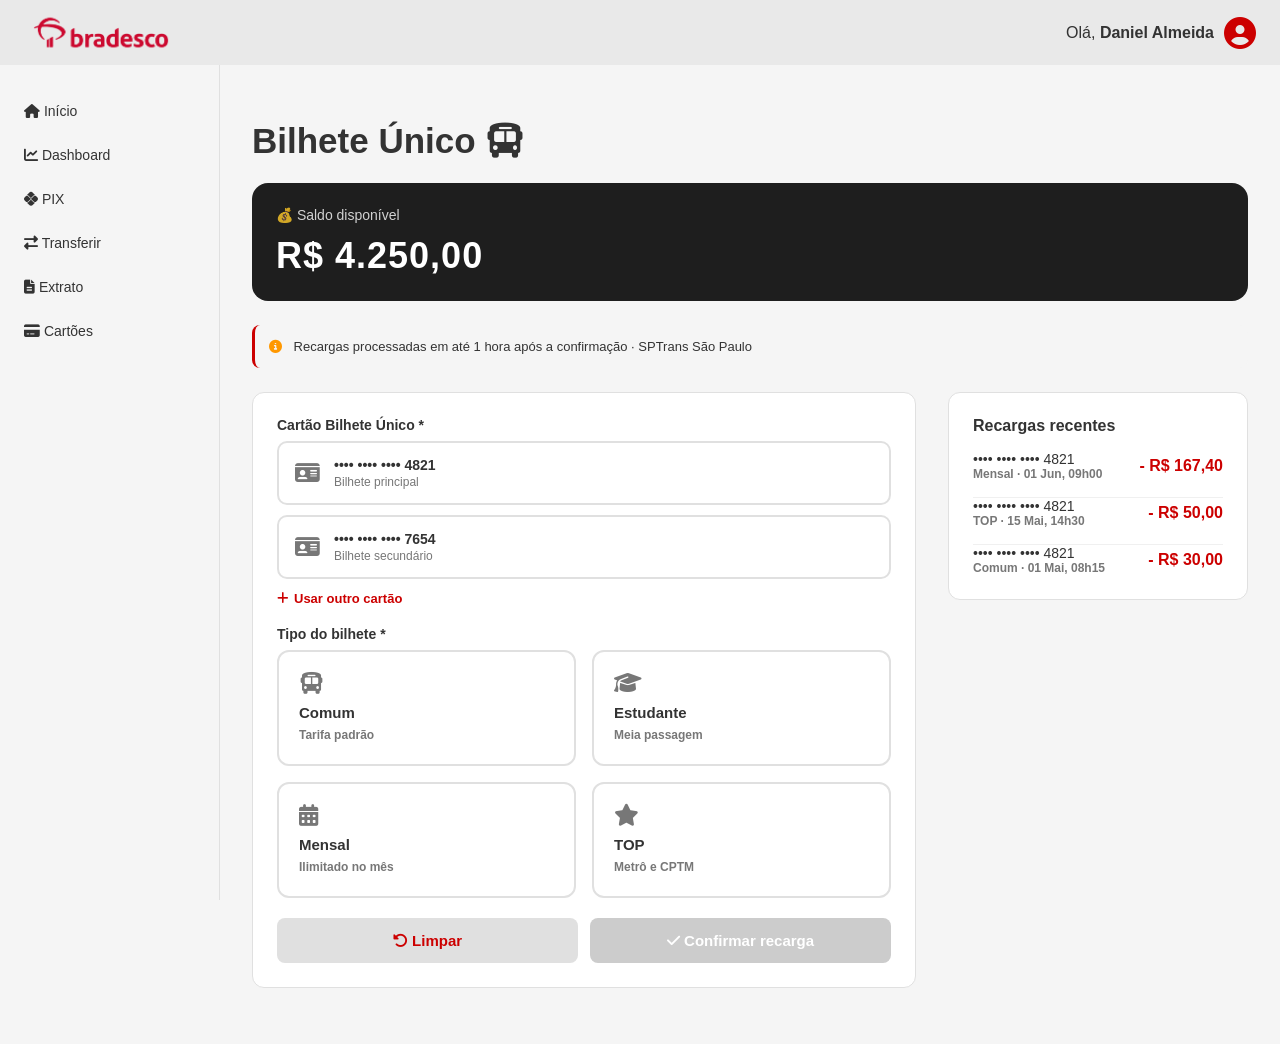
==== commit d63d097d: "add tela de login, corrigido bug na tela de bilhete unico e nome do autor da conta alterado" ====
--- a/bilhete.html
+++ b/bilhete.html
@@ -16,7 +16,7 @@
             <img src="/assets/logo_bradesco.png" alt="Bradesco">
         </div>
         <div class="header-usuario">
-            <span>Olá, <strong>Matheus Carvalho</strong></span>
+            <span>Olá, <strong>Daniel Almeida</strong></span>
             <i class="fa-solid fa-circle-user fa-2x"></i>
         </div>
     </header>
--- a/css/style.css
+++ b/css/style.css
@@ -1243,6 +1243,15 @@
     text-decoration: underline;
 }
 
+.tipo-btn.selecionado strong,
+.tipo-btn.selecionado span,
+.tipo-btn.selecionado i,
+.operadora-btn.ativo strong,
+.operadora-btn.ativo span,
+.operadora-btn.ativo i {
+    color: var(--branco) !important;
+}
+
 /* CARTÕES DE DEBITO E CREDITO */
 .secao-cartoes-container {
     margin-top: 30px;
@@ -1478,18 +1487,18 @@
     padding: 0;
     margin-bottom: 0;
 }
- 
+
 .cartoes-titulo-bloco h2 {
     font-size: 20px;
     color: var(--texto);
 }
- 
+
 .cartoes-subtitulo {
     color: var(--texto-claro);
     font-size: 13px;
     margin-top: 4px;
 }
- 
+
 /* --- Abas de seleção de cartão --- */
 .cartoes-abas {
     display: flex;
@@ -1497,135 +1506,135 @@
     margin-top: 15px;
     margin-bottom: 20px;
 }
- 
+
 .aba-btn--virtual {
     margin-left: auto;
     border-color: #2e7d32;
     color: #2e7d32;
 }
- 
+
 /* --- Card sem margem superior (para o grid) --- */
 .card--sem-margem {
     margin-top: 0;
 }
- 
+
 /* --- Linhas internas do desenho do cartão --- */
 .cartao-topo-linha {
     display: flex;
     justify-content: space-between;
     align-items: center;
 }
- 
+
 .cartao-nome-banco {
     font-weight: bold;
     font-size: 14px;
     letter-spacing: 1px;
 }
- 
+
 .cartao-numero-linha {
     font-size: 20px;
     letter-spacing: 3px;
     word-spacing: 5px;
     margin: 15px 0;
 }
- 
+
 .cartao-rodape-linha {
     display: flex;
     justify-content: space-between;
     font-size: 12px;
     opacity: 0.9;
 }
- 
+
 /* --- Ícone de cadeado no overlay de bloqueio --- */
 .cartao-bloqueado-icone {
     margin-right: 8px;
 }
- 
+
 /* --- Label e ícone dentro dos controles do cartão --- */
 .cartao-controles-label {
     display: flex;
     align-items: center;
     gap: 10px;
 }
- 
+
 .icone-shield {
     color: var(--texto-claro);
 }
- 
+
 .cartao-controles-texto {
     font-size: 14px;
     font-weight: 600;
     color: var(--texto);
 }
- 
+
 /* --- Limite disponível em verde --- */
 .limite-disponivel {
     color: #2e7d32;
 }
- 
+
 /* --- Linha secundária do limite (total) --- */
 .limite-valores--secundario {
     color: var(--texto-claro);
 }
- 
+
 /* --- Variante outline do btn-limite (ex: Copiar Código de Barras) --- */
 .btn-limite--outline {
     background-color: transparent;
     border: 1px solid #cc092f;
     color: #cc092f;
 }
- 
+
 .btn-limite--outline:hover {
     background-color: #fff5f6;
 }
- 
+
 /* --- Variante auto-width do btn-limite (ex: Confirmar Ajuste no modal) --- */
 .btn-limite--auto {
     width: auto;
     margin-top: 0;
 }
- 
+
 /* --- Corpo da fatura no painel direito --- */
 .fatura-corpo {
     margin: 20px 0;
 }
- 
+
 .fatura-label {
     font-size: 14px;
     color: var(--texto-claro);
 }
- 
+
 .fatura-valor {
     font-size: 32px;
     font-weight: bold;
     color: var(--texto);
     margin-top: 5px;
 }
- 
+
 .fatura-vencimento {
     font-size: 13px;
     color: #cc092f;
     margin-top: 8px;
 }
- 
+
 /* --- Status da fatura no histórico --- */
 .historico-status {
     font-size: 13px;
     color: var(--texto-claro);
 }
- 
+
 /* --- Modal: descrição, range e valor --- */
 .modal-descricao {
     font-size: 14px;
     color: var(--texto-claro);
     margin: 10px 0;
 }
- 
+
 .modal-range {
     width: 100%;
     margin: 20px 0;
 }
- 
+
 .modal-valor-display {
     text-align: center;
     font-size: 22px;
@@ -1656,7 +1665,10 @@
     margin-bottom: 24px;
     flex-wrap: wrap;
 }
-.cr-saldos > * { min-width: 220px; }
+
+.cr-saldos>* {
+    min-width: 220px;
+}
 
 .cr-saldo-fiat,
 .cr-saldo-cripto {
@@ -1668,14 +1680,17 @@
     flex-direction: column;
     justify-content: space-between;
 }
+
 .cr-saldo-fiat {
     background: var(--branco);
     border: 1px solid #E0E0E0;
     border-left: 4px solid var(--vermelho);
 }
+
 .cr-saldo-cripto {
     background: var(--vermelho);
 }
+
 .cr-saldo-topo {
     display: flex;
     justify-content: space-between;
@@ -1684,7 +1699,10 @@
     font-weight: 600;
     color: var(--texto-claro);
 }
-.cr-topo-branco { color: rgba(255,255,255,0.85); }
+
+.cr-topo-branco {
+    color: rgba(255, 255, 255, 0.85);
+}
 
 .cr-saldo-valor {
     font-size: 28px;
@@ -1692,7 +1710,10 @@
     color: var(--texto);
     margin-top: 10px;
 }
-.cr-saldo-valor-branco { color: #fff; }
+
+.cr-saldo-valor-branco {
+    color: #fff;
+}
 
 .cr-btn-eye {
     background: none;
@@ -1703,11 +1724,21 @@
     padding: 4px;
     border-radius: 50%;
     transition: 0.2s;
-    display: flex; align-items: center;
-}
-.cr-btn-eye:hover { background: rgba(0,0,0,0.06); }
-.cr-btn-eye-branco { color: rgba(255,255,255,0.7); }
-.cr-btn-eye-branco:hover { background: rgba(255,255,255,0.15); }
+    display: flex;
+    align-items: center;
+}
+
+.cr-btn-eye:hover {
+    background: rgba(0, 0, 0, 0.06);
+}
+
+.cr-btn-eye-branco {
+    color: rgba(255, 255, 255, 0.7);
+}
+
+.cr-btn-eye-branco:hover {
+    background: rgba(255, 255, 255, 0.15);
+}
 
 /* Pizza */
 .cr-pizza-card {
@@ -1717,13 +1748,18 @@
     justify-content: center;
     margin-bottom: 0 !important;
 }
+
 .cr-titulo-pizza {
     font-size: 14px;
     font-weight: 600;
     color: var(--texto);
     margin-bottom: 8px;
 }
-.cr-pizza-container { height: 110px; width: 100%; }
+
+.cr-pizza-container {
+    height: 110px;
+    width: 100%;
+}
 
 /* --- Layout grid principal --- */
 .cr-layout {
@@ -1732,14 +1768,18 @@
     gap: 20px;
     align-items: start;
 }
+
 .cr-col-main,
 .cr-col-side {
     display: flex;
     flex-direction: column;
     gap: 20px;
 }
+
 @media (max-width: 900px) {
-    .cr-layout { grid-template-columns: 1fr; }
+    .cr-layout {
+        grid-template-columns: 1fr;
+    }
 }
 
 /* --- Cabeçalho do gráfico --- */
@@ -1750,27 +1790,42 @@
     flex-wrap: wrap;
     gap: 12px;
 }
+
 .cr-live-bar {
     display: flex;
     align-items: center;
     gap: 10px;
     margin-top: 4px;
 }
+
 .cr-live-preco {
     font-size: 18px;
     font-weight: 700;
     color: var(--texto);
 }
+
 .cr-live-var {
     font-size: 12px;
     font-weight: 600;
     padding: 2px 8px;
     border-radius: 20px;
 }
-.cr-live-var.up   { background: rgba(26,122,60,0.1); color: #1A7A3C; }
-.cr-live-var.down { background: rgba(204,0,0,0.1);  color: #CC0000; }
-
-.cr-tf-filters { display: flex; gap: 6px; }
+
+.cr-live-var.up {
+    background: rgba(26, 122, 60, 0.1);
+    color: #1A7A3C;
+}
+
+.cr-live-var.down {
+    background: rgba(204, 0, 0, 0.1);
+    color: #CC0000;
+}
+
+.cr-tf-filters {
+    display: flex;
+    gap: 6px;
+}
+
 .cr-tf-btn {
     background: transparent;
     border: 1px solid #E0E0E0;
@@ -1782,12 +1837,17 @@
     cursor: pointer;
     transition: 0.2s;
 }
-.cr-tf-btn:hover { background: #f5f5f5; }
+
+.cr-tf-btn:hover {
+    background: #f5f5f5;
+}
+
 .cr-tf-btn.cr-tf-ativo {
     background: var(--vermelho);
     color: #fff;
     border-color: var(--vermelho);
 }
+
 .cr-chart-wrap {
     position: relative;
     width: 100%;
@@ -1796,25 +1856,42 @@
 }
 
 /* --- Tabela de criptos --- */
-.cr-vitrine { padding: 20px; }
-.cr-vitrine-header { margin-bottom: 16px; }
+.cr-vitrine {
+    padding: 20px;
+}
+
+.cr-vitrine-header {
+    margin-bottom: 16px;
+}
+
 .cr-search-wrap {
     position: relative;
     max-width: 300px;
 }
+
 .cr-search-wrap i {
     position: absolute;
-    left: 14px; top: 50%;
+    left: 14px;
+    top: 50%;
     transform: translateY(-50%);
     color: var(--texto-claro);
     font-size: 13px;
 }
-.cr-search-wrap input { padding-left: 40px; border-radius: 99px; }
-.cr-table-wrap { overflow-x: auto; }
+
+.cr-search-wrap input {
+    padding-left: 40px;
+    border-radius: 99px;
+}
+
+.cr-table-wrap {
+    overflow-x: auto;
+}
+
 .cr-table {
     width: 100%;
     border-collapse: collapse;
 }
+
 .cr-table th {
     text-align: left;
     padding: 10px 12px;
@@ -1824,6 +1901,7 @@
     color: var(--texto-claro);
     border-bottom: 1px solid #F0F0F0;
 }
+
 .cr-table td {
     padding: 14px 12px;
     font-size: 14px;
@@ -1831,18 +1909,41 @@
     border-bottom: 1px solid #F8F8F8;
     vertical-align: middle;
 }
-.cr-table tr { cursor: pointer; transition: background 0.15s; }
-.cr-table tr:hover { background: #fafafa; }
-.cr-table tr.cr-row-ativa { background: #FFF0F0; }
-.cr-right { text-align: right !important; }
-.cr-coin-info { display: flex; align-items: center; gap: 10px; }
+
+.cr-table tr {
+    cursor: pointer;
+    transition: background 0.15s;
+}
+
+.cr-table tr:hover {
+    background: #fafafa;
+}
+
+.cr-table tr.cr-row-ativa {
+    background: #FFF0F0;
+}
+
+.cr-right {
+    text-align: right !important;
+}
+
+.cr-coin-info {
+    display: flex;
+    align-items: center;
+    gap: 10px;
+}
+
 .cr-coin-icon {
-    width: 32px; height: 32px;
+    width: 32px;
+    height: 32px;
     border-radius: 50%;
-    display: flex; align-items: center; justify-content: center;
+    display: flex;
+    align-items: center;
+    justify-content: center;
     font-size: 16px;
     flex-shrink: 0;
 }
+
 .cr-chip {
     display: inline-block;
     padding: 2px 8px;
@@ -1850,8 +1951,16 @@
     font-size: 12px;
     font-weight: 600;
 }
-.cr-chip.up   { background: rgba(26,122,60,0.1); color: #1A7A3C; }
-.cr-chip.down { background: rgba(204,0,0,0.1);  color: #CC0000; }
+
+.cr-chip.up {
+    background: rgba(26, 122, 60, 0.1);
+    color: #1A7A3C;
+}
+
+.cr-chip.down {
+    background: rgba(204, 0, 0, 0.1);
+    color: #CC0000;
+}
 
 /* --- Ordens recentes --- */
 .cr-ordens {
@@ -1859,6 +1968,7 @@
     padding: 0;
     margin: 0;
 }
+
 .cr-ordem-item {
     display: flex;
     justify-content: space-between;
@@ -1867,20 +1977,54 @@
     border-bottom: 1px solid #F5F5F5;
     font-size: 14px;
 }
-.cr-ordem-item:last-child { border-bottom: none; }
-.cr-ordem-info { display: flex; flex-direction: column; gap: 2px; }
-.cr-ordem-nome { font-weight: 600; color: var(--texto); }
-.cr-ordem-data { font-size: 11px; color: var(--texto-claro); }
-.cr-ordem-val-pos { font-weight: 700; color: #1A7A3C; }
-.cr-ordem-val-neg { font-weight: 700; color: #CC0000; }
-.cr-ordem-vazia { font-size: 14px; color: var(--texto-claro); padding: 8px 0; }
+
+.cr-ordem-item:last-child {
+    border-bottom: none;
+}
+
+.cr-ordem-info {
+    display: flex;
+    flex-direction: column;
+    gap: 2px;
+}
+
+.cr-ordem-nome {
+    font-weight: 600;
+    color: var(--texto);
+}
+
+.cr-ordem-data {
+    font-size: 11px;
+    color: var(--texto-claro);
+}
+
+.cr-ordem-val-pos {
+    font-weight: 700;
+    color: #1A7A3C;
+}
+
+.cr-ordem-val-neg {
+    font-weight: 700;
+    color: #CC0000;
+}
+
+.cr-ordem-vazia {
+    font-size: 14px;
+    color: var(--texto-claro);
+    padding: 8px 0;
+}
 
 /* --- Painel de Trade --- */
-.cr-trade-card { padding: 0; overflow: hidden; }
+.cr-trade-card {
+    padding: 0;
+    overflow: hidden;
+}
+
 .cr-trade-tabs {
     display: flex;
     border-bottom: 1px solid #F0F0F0;
 }
+
 .cr-trade-tab {
     flex: 1;
     background: none;
@@ -1893,23 +2037,33 @@
     border-bottom: 3px solid transparent;
     transition: 0.2s;
 }
+
 .cr-trade-tab.cr-tab-ativo {
     color: var(--vermelho);
     border-bottom-color: var(--vermelho);
 }
+
 .cr-trade-card .card-cabecalho,
 .cr-trade-card .form-grupo,
 .cr-quick,
 .cr-tax-box,
 .cr-resultado-box,
-.cr-btn-executar { padding-left: 20px; padding-right: 20px; }
+.cr-btn-executar {
+    padding-left: 20px;
+    padding-right: 20px;
+}
 
 .cr-quick {
     display: flex;
     gap: 8px;
     margin-bottom: 16px;
 }
-.cr-quick .valor-btn { flex: 1; padding: 8px; font-size: 12px; }
+
+.cr-quick .valor-btn {
+    flex: 1;
+    padding: 8px;
+    font-size: 12px;
+}
 
 .cr-tax-box {
     background: #F9F9F9;
@@ -1917,6 +2071,7 @@
     padding: 14px 20px;
     margin: 0 20px 16px;
 }
+
 .cr-tax-linha {
     display: flex;
     justify-content: space-between;
@@ -1924,29 +2079,45 @@
     margin-bottom: 8px;
     color: var(--texto-claro);
 }
-.cr-tax-linha:last-child { margin-bottom: 0; }
-.cr-tax-linha strong { color: var(--texto); }
+
+.cr-tax-linha:last-child {
+    margin-bottom: 0;
+}
+
+.cr-tax-linha strong {
+    color: var(--texto);
+}
+
 .cr-tax-total {
     border-top: 1px solid #E8E8E8;
     padding-top: 8px;
     margin-top: 8px;
 }
-.cr-neg { color: #CC0000 !important; }
+
+.cr-neg {
+    color: #CC0000 !important;
+}
 
 .cr-resultado-box {
-    background: rgba(204,0,0,0.04);
-    border: 1px solid rgba(204,0,0,0.15);
+    background: rgba(204, 0, 0, 0.04);
+    border: 1px solid rgba(204, 0, 0, 0.15);
     border-radius: 8px;
     padding: 14px 20px;
     margin: 0 20px 16px;
 }
+
 .cr-resultado-valor {
     font-size: 22px;
     font-weight: 700;
     color: var(--texto);
     margin-top: 6px;
 }
-.cr-resultado-sigla { font-size: 14px; color: var(--texto-claro); font-weight: 400; }
+
+.cr-resultado-sigla {
+    font-size: 14px;
+    color: var(--texto-claro);
+    font-weight: 400;
+}
 
 .cr-btn-executar {
     width: calc(100% - 40px);
@@ -1960,12 +2131,16 @@
     display: none;
     position: fixed;
     inset: 0;
-    background: rgba(0,0,0,0.5);
+    background: rgba(0, 0, 0, 0.5);
     z-index: 1000;
     justify-content: center;
     align-items: center;
 }
-.cr-modal.ativo { display: flex; }
+
+.cr-modal.ativo {
+    display: flex;
+}
+
 .cr-modal-content {
     background: var(--branco);
     border-radius: 16px;
@@ -1973,11 +2148,28 @@
     text-align: center;
     max-width: 420px;
     width: 90%;
-    box-shadow: 0 10px 40px rgba(0,0,0,0.2);
-}
-.cr-modal-icone { font-size: 56px; color: #1A7A3C; margin-bottom: 12px; }
-.cr-modal-titulo { font-size: 22px; font-weight: 700; color: var(--texto); margin-bottom: 6px; }
-.cr-modal-desc { font-size: 13px; color: var(--texto-claro); margin-bottom: 20px; }
+    box-shadow: 0 10px 40px rgba(0, 0, 0, 0.2);
+}
+
+.cr-modal-icone {
+    font-size: 56px;
+    color: #1A7A3C;
+    margin-bottom: 12px;
+}
+
+.cr-modal-titulo {
+    font-size: 22px;
+    font-weight: 700;
+    color: var(--texto);
+    margin-bottom: 6px;
+}
+
+.cr-modal-desc {
+    font-size: 13px;
+    color: var(--texto-claro);
+    margin-bottom: 20px;
+}
+
 .cr-modal-detalhes {
     background: #F5F5F5;
     border-radius: 8px;
@@ -1985,6 +2177,7 @@
     text-align: left;
     margin-bottom: 24px;
 }
+
 .cr-modal-linha {
     display: flex;
     justify-content: space-between;
@@ -1992,7 +2185,11 @@
     padding: 5px 0;
     color: var(--texto-claro);
 }
-.cr-modal-linha strong { color: var(--texto); }
+
+.cr-modal-linha strong {
+    color: var(--texto);
+}
+
 .cr-modal-content .cr-btn-executar {
     width: 100%;
     margin: 0;
@@ -2000,189 +2197,1130 @@
 
 /*PIX*/
 
-        .pix-container {
-            display: grid;
-            grid-template-columns: repeat(5, 1fr);
-            gap: 16px;
-            margin-bottom: 24px;
-        }
-
-        .pix-option {
-            background-color: var(--branco);
-            border-radius: 12px;
-            padding: 20px;
-            text-align: center;
-            text-decoration: none;
-            color: var(--texto);
-            transition: all 0.3s;
-            border: 2px solid #E0E0E0;
-            cursor: pointer;
-        }
-
-        .pix-option:hover {
-            transform: translateY(-3px);
-            box-shadow: 0 6px 16px rgba(0, 0, 0, 0.08);
-            border-color: var(--vermelho);
-        }
-
-        .pix-option.active {
-            background-color: var(--vermelho);
-            color: var(--branco);
-            border-color: var(--vermelho);
-        }
-
-        .pix-icone {
-            font-size: 32px;
-            margin-bottom: 12px;
-        }
-
-        .pix-titulo {
-            font-size: 14px;
-            font-weight: 600;
-            margin-bottom: 4px;
-        }
-
-        .pix-descricao {
-            font-size: 12px;
-            opacity: 0.7;
-        }
-
-        .form-pix {
-            display: none;
-            background-color: var(--branco);
-            border-radius: 12px;
-            padding: 24px;
-            border: 1px solid #E0E0E0;
-        }
-
-        .form-pix.active {
-            display: block;
-            animation: slideDown 0.3s ease-out;
-        }
-
-        @keyframes slideDown {
-            from {
-                opacity: 0;
-                transform: translateY(-10px);
-            }
-            to {
-                opacity: 1;
-                transform: translateY(0);
-            }
-        }
-
-        .form-group {
-            margin-bottom: 16px;
-        }
-
-        .form-group label {
-            display: block;
-            font-size: 13px;
-            font-weight: 600;
-            margin-bottom: 6px;
-            color: var(--texto);
-        }
-
-        .form-group input {
-            width: 100%;
-            padding: 10px 12px;
-            border: 1px solid #E0E0E0;
-            border-radius: 8px;
-            font-size: 14px;
-            transition: border-color 0.3s;
-        }
-
-        .form-group input:focus {
-            outline: none;
-            border-color: var(--vermelho);
-            box-shadow: 0 0 0 3px rgba(204, 0, 0, 0.1);
-        }
-
-        .form-group input.error {
-            border-color: #e74c3c;
-        }
-
-        .form-hint {
-            font-size: 12px;
-            color: var(--texto-claro);
-            margin-top: 4px;
-        }
-
-        .error-message {
-            color: #e74c3c;
-            font-size: 12px;
-            margin-top: 4px;
-            display: none;
-        }
-
-        .error-message.show {
-            display: block;
-        }
-
-        .btn-group {
-            display: flex;
-            gap: 12px;
-            margin-top: 20px;
-        }
-
-        .btn-group button {
-            flex: 1;
-            padding: 12px;
-            border: none;
-            border-radius: 8px;
-            font-size: 14px;
-            font-weight: 600;
-            cursor: pointer;
-            transition: all 0.3s;
-        }
-
-        .btn-cancelar {
-            background-color: #F5F5F5;
-            color: var(--texto);
-            border: 1px solid #E0E0E0;
-        }
-
-        .btn-cancelar:hover {
-            background-color: #E8E8E8;
-        }
-
-        .btn-enviar {
-            background-color: var(--vermelho);
-            color: var(--branco);
-        }
-
-        .btn-enviar:hover {
-            background-color: var(--vermelho-escuro);
-        }
-
-        .success-message {
-            display: none;
-            background-color: #e8f5e9;
-            color: #2e7d32;
-            padding: 16px;
-            border-radius: 8px;
-            margin-bottom: 20px;
-            border-left: 4px solid #2e7d32;
-        }
-
-        .success-message.show {
-            display: block;
-        }
-
-        @media (max-width: 1024px) {
-            .pix-container {
-                grid-template-columns: repeat(3, 1fr);
-            }
-        }
-
-        @media (max-width: 768px) {
-            .pix-container {
-                grid-template-columns: repeat(2, 1fr);
-            }
-        }
-
-        @media (max-width: 480px) {
-            .pix-container {
-                grid-template-columns: 1fr;
-            }
-        }+.pix-container {
+    display: grid;
+    grid-template-columns: repeat(5, 1fr);
+    gap: 16px;
+    margin-bottom: 24px;
+}
+
+.pix-option {
+    background-color: var(--branco);
+    border-radius: 12px;
+    padding: 20px;
+    text-align: center;
+    text-decoration: none;
+    color: var(--texto);
+    transition: all 0.3s;
+    border: 2px solid #E0E0E0;
+    cursor: pointer;
+}
+
+.pix-option:hover {
+    transform: translateY(-3px);
+    box-shadow: 0 6px 16px rgba(0, 0, 0, 0.08);
+    border-color: var(--vermelho);
+}
+
+.pix-option.active {
+    background-color: var(--vermelho);
+    color: var(--branco);
+    border-color: var(--vermelho);
+}
+
+.pix-icone {
+    font-size: 32px;
+    margin-bottom: 12px;
+}
+
+.pix-titulo {
+    font-size: 14px;
+    font-weight: bold;
+    margin-bottom: 4px;
+}
+
+.pix-descricao {
+    font-size: 12px;
+    opacity: 0.7;
+}
+
+.form-pix {
+    display: none;
+    background-color: var(--branco);
+    border-radius: 12px;
+    padding: 24px;
+    border: 1px solid #E0E0E0;
+}
+
+.form-pix.active {
+    display: block;
+    animation: slideDown 0.3s ease-out;
+}
+
+@keyframes slideDown {
+    from {
+        opacity: 0;
+        transform: translateY(-10px);
+    }
+
+    to {
+        opacity: 1;
+        transform: translateY(0);
+    }
+}
+
+.form-group {
+    margin-bottom: 16px;
+}
+
+.form-group label {
+    display: block;
+    font-size: 13px;
+    font-weight: 600;
+    margin-bottom: 6px;
+    color: var(--texto);
+}
+
+.form-group input {
+    width: 100%;
+    padding: 10px 12px;
+    border: 1px solid #E0E0E0;
+    border-radius: 8px;
+    font-size: 14px;
+    transition: border-color 0.3s;
+}
+
+.form-group input:focus {
+    outline: none;
+    border-color: var(--vermelho);
+    box-shadow: 0 0 0 3px rgba(204, 0, 0, 0.1);
+}
+
+.form-group input.error {
+    border-color: #e74c3c;
+}
+
+.form-hint {
+    font-size: 12px;
+    color: var(--texto-claro);
+    margin-top: 4px;
+}
+
+.error-message {
+    color: #e74c3c;
+    font-size: 12px;
+    margin-top: 4px;
+    display: none;
+}
+
+.error-message.show {
+    display: block;
+}
+
+.btn-group {
+    display: flex;
+    gap: 12px;
+    margin-top: 20px;
+}
+
+.btn-group button {
+    flex: 1;
+    padding: 12px;
+    border: none;
+    border-radius: 8px;
+    font-size: 14px;
+    font-weight: 600;
+    cursor: pointer;
+    transition: all 0.3s;
+}
+
+.btn-cancelar {
+    background-color: #F5F5F5;
+    color: var(--texto);
+    border: 1px solid #E0E0E0;
+}
+
+.btn-cancelar:hover {
+    background-color: #E8E8E8;
+}
+
+.btn-enviar {
+    background-color: var(--vermelho);
+    color: var(--branco);
+}
+
+.btn-enviar:hover {
+    background-color: var(--vermelho-escuro);
+}
+
+.success-message {
+    display: none;
+    background-color: #e8f5e9;
+    color: #2e7d32;
+    padding: 16px;
+    border-radius: 8px;
+    margin-bottom: 20px;
+    border-left: 4px solid #2e7d32;
+}
+
+.success-message.show {
+    display: block;
+}
+
+@media (max-width: 1024px) {
+    .pix-container {
+        grid-template-columns: repeat(3, 1fr);
+    }
+}
+
+@media (max-width: 768px) {
+    .pix-container {
+        grid-template-columns: repeat(2, 1fr);
+    }
+}
+
+@media (max-width: 480px) {
+    .pix-container {
+        grid-template-columns: 1fr;
+    }
+}
+
+/* =====================
+   PIX
+   ===================== */
+
+.pix-saldo {
+    margin-bottom: 24px;
+}
+
+.etapa-titulo {
+    margin-bottom: 8px;
+}
+
+.etapa-subtitulo {
+    color: var(--texto-claro);
+    font-size: 14px;
+    margin-bottom: 24px;
+}
+
+.input-valor-destaque {
+    font-size: 24px;
+    font-weight: 700;
+    text-align: center;
+}
+
+.form-hint {
+    font-size: 12px;
+    color: var(--texto-claro);
+    margin-top: 4px;
+    display: block;
+}
+
+.form-erro {
+    font-size: 12px;
+    color: var(--vermelho);
+    margin-top: 4px;
+    display: block;
+}
+
+.confirmacao-linha.oculta {
+    display: none;
+}
+
+.form-linha-dupla {
+    display: flex;
+    gap: 16px;
+}
+
+.flex-1 {
+    flex: 1;
+}
+
+.flex-2 {
+    flex: 2;
+}
+
+.etapa-oculta {
+    display: none;
+}
+
+.etapas-indicador {
+    max-width: 450px;
+    margin-bottom: 24px;
+    margin-left: auto;
+    margin-right: auto;
+}
+
+/* ============================================================INVESTIMENTOS ====================================================== */
+/* --- ADAPTAÇÃO DO CONTAINER COM AS SUAS VARIÁVEIS --- */
+
+
+.container-principal {
+    display: flex;
+    width: 100%;
+    /* Usa a altura exata definida no seu root */
+    height: calc(100vh - var(--header-altura));
+    margin-top: var(--header-altura);
+}
+
+/* Área de Conteúdo Geral que fica ao lado da sua sidebar */
+.main-content-invest {
+    flex: 1;
+    display: flex;
+    flex-direction: column;
+    min-width: 0;
+    position: relative;
+    box-sizing: border-box;
+    margin-left: var(--sidebar-largura);
+    padding: 32px;
+    overflow-y: auto;
+}
+
+/* --- SUBMENU HORIZONTAL DE INVESTIMENTOS (Sem fundo branco) --- */
+.invest-menu-wrapper {
+    margin-top: 24px;
+    background: transparent;
+    /* Remove o fundo branco, deixando os botões flutuando */
+    border-bottom: none;
+    /* Remove a linha divisória antiga */
+    padding: 20px 30px 10px 30px;
+    /* Ajusta o espaçamento para alinhar com o card */
+    flex-shrink: 0;
+    width: 100%;
+    /* Força ocupar o tamanho exato disponível na tela */
+    box-sizing: border-box;
+}
+
+.invest-tabs {
+    display: flex;
+    gap: 6px;
+    /* Reduzido de 10px para 6px para aproximar os botões */
+    align-items: center;
+    flex-wrap: wrap;
+    /* Caso a tela seja muito pequena, eles quebram linha elegantemente em vez de sumir */
+}
+
+.tab-btn {
+    display: inline-flex;
+    align-items: center;
+    gap: 6px;
+    /* Reduzido o espaço interno entre o ícone e o texto */
+    padding: 15px 23px;
+    /* Reduzido (era 10px 18px) para enxugar o tamanho do botão */
+    background: var(--branco);
+    /* Mantém o fundo do botão branco para contrastar com o fundo cinza */
+    border: 1px solid #ddd;
+    border-radius: 20px;
+    font-size: 11.5px;
+    /* Reduzido de 13px para 11.5px para economizar largura de texto */
+    font-weight: 600;
+    color: var(--texto-claro);
+    cursor: pointer;
+    transition: all 0.2s;
+    white-space: nowrap;
+    /* Evita que o texto do botão quebre em duas linhas */
+}
+
+.invest-tabs::-webkit-scrollbar {
+    height: 4px;
+}
+
+.invest-tabs::-webkit-scrollbar-thumb {
+    background: #ddd;
+    border-radius: 4px;
+}
+
+.tab-btn i {
+    font-size: 14px;
+    color: var(--vermelho);
+}
+
+.tab-btn:hover {
+    background: rgba(231, 231, 231, 0.733);
+    opacity: 0.9;
+}
+
+/* Alinhado 100% com as suas cores do Bradesco */
+.tab-btn.active {
+    background: var(--vermelho);
+    color: var(--branco);
+    border-color: var(--vermelho);
+}
+
+.tab-btn.active i {
+    color: var(--branco);
+}
+
+/* --- CORPO DINÂMICO DE CARDS --- */
+.content-invest-body {
+    flex: 1;
+    padding: 30px;
+    overflow-y: auto;
+}
+
+.content-section {
+    display: none;
+    max-width: 750px;
+    margin: 0 auto;
+}
+
+.content-section.active {
+    display: block;
+    animation: fadeInInvest 0.3s ease-out;
+}
+
+@keyframes fadeInInvest {
+    from {
+        opacity: 0;
+        transform: translateY(8px);
+    }
+
+    to {
+        opacity: 1;
+        transform: translateY(0);
+    }
+}
+
+/* CARDS DE PRODUTOS */
+.investment-card {
+    background: var(--branco);
+    border: 1px solid #e0e0e0;
+    border-radius: 12px;
+    padding: 24px;
+    box-shadow: 0 2px 8px rgba(0, 0, 0, 0.02);
+}
+
+.card-title {
+    font-size: 20px;
+    font-weight: 600;
+    color: var(--vermelho);
+    margin-bottom: 8px;
+    display: flex;
+    align-items: center;
+    gap: 10px;
+}
+
+.card-description {
+    color: var(--texto-claro);
+    font-size: 14px;
+    margin-bottom: 20px;
+}
+
+/* GRIDS INFORMATIVOS */
+.info-grid {
+    display: grid;
+    grid-template-columns: 1fr 1fr;
+    gap: 12px;
+    margin-bottom: 20px;
+}
+
+.info-box {
+    background: var(--fundo);
+    padding: 14px;
+    border-radius: 8px;
+    border-left: 3px solid var(--vermelho);
+}
+
+.info-box.success-border {
+    border-left-color: #4caf50;
+}
+
+.info-box.warning-border {
+    border-left-color: #ff9800;
+}
+
+.info-box.standard-border {
+    border-left-color: var(--texto);
+}
+
+.info-label {
+    font-size: 12px;
+    color: var(--texto-claro);
+    margin-bottom: 4px;
+}
+
+.info-value {
+    font-size: 17px;
+    font-weight: 600;
+    color: var(--texto);
+}
+
+/* GRUPOS DE ENTRADA (INPUTS) */
+.input-group {
+    margin-bottom: 20px;
+}
+
+.input-label {
+    font-size: 13px;
+    color: var(--texto);
+    font-weight: 500;
+    margin-bottom: 6px;
+    display: block;
+}
+
+.input-field {
+    width: 100%;
+    padding: 12px;
+    border: 1px solid #ddd;
+    border-radius: 8px;
+    font-size: 16px;
+    color: var(--texto);
+    transition: border 0.2s;
+}
+
+.input-field:focus {
+    outline: none;
+    border-color: var(--vermelho);
+    box-shadow: 0 0 0 3px rgba(204, 0, 0, 0.1);
+}
+
+/* LISTAGEM DE ATIVOS */
+.ticker-list {
+    background: var(--fundo);
+    border: 1px solid #eee;
+    border-radius: 8px;
+    overflow: hidden;
+    margin-bottom: 20px;
+}
+
+.ticker-item {
+    padding: 14px 16px;
+    border-bottom: 1px solid #eee;
+    display: flex;
+    justify-content: space-between;
+    font-size: 14px;
+}
+
+.ticker-item:last-child {
+    border-bottom: none;
+}
+
+.ticker-name {
+    font-weight: 600;
+    color: var(--texto);
+}
+
+.ticker-price {
+    color: var(--vermelho);
+    font-weight: 600;
+}
+
+/* BOTÕES REATIVOS */
+.btn {
+    width: 100%;
+    padding: 14px;
+    border: none;
+    border-radius: 8px;
+    font-size: 15px;
+    font-weight: 600;
+    cursor: pointer;
+    transition: all 0.2s;
+}
+
+.btn-primary {
+    background: var(--vermelho);
+    color: var(--branco);
+}
+
+.btn-primary:hover {
+    background: var(--vermelho-escuro);
+    transform: translateY(-1px);
+}
+
+.btn-secondary {
+    background: #ddd;
+    color: var(--texto);
+}
+
+.btn-secondary:hover {
+    background: #ccc;
+}
+
+/* BADGES DE RISCO */
+.risk-badge {
+    display: inline-block;
+    padding: 4px 8px;
+    border-radius: 4px;
+    font-size: 11px;
+    font-weight: 600;
+    margin-top: 4px;
+}
+
+.risk-low {
+    background: #c8e6c9;
+    color: #2e7d32;
+}
+
+.risk-high {
+    background: #ffcdd2;
+    color: #c62828;
+}
+
+/* --- MODAL DE PROJEÇÕES --- */
+.modal {
+    display: none;
+    position: fixed;
+    top: 0;
+    left: 0;
+    width: 100vw;
+    height: 100vh;
+    background: rgba(0, 0, 0, 0.5);
+    z-index: 2000;
+    align-items: center;
+    justify-content: center;
+    backdrop-filter: blur(2px);
+}
+
+.modal.active {
+    display: flex;
+}
+
+.modal-content {
+    background: var(--branco);
+    padding: 24px;
+    border-radius: 12px;
+    max-width: 550px;
+    width: 90%;
+    max-height: 80vh;
+    display: flex;
+    flex-direction: column;
+}
+
+.modal-header {
+    display: flex;
+    justify-content: space-between;
+    align-items: center;
+    margin-bottom: 16px;
+}
+
+.modal-header h2 {
+    font-size: 20px;
+    color: var(--vermelho);
+}
+
+.modal-close {
+    background: none;
+    border: none;
+    font-size: 22px;
+    cursor: pointer;
+    color: var(--texto-claro);
+}
+
+.table-wrapper {
+    flex: 1;
+    overflow-y: auto;
+    margin-bottom: 16px;
+    border: 1px solid #eee;
+    border-radius: 6px;
+}
+
+.projection-table {
+    width: 100%;
+    border-collapse: collapse;
+}
+
+.projection-table th {
+    background: var(--vermelho);
+    color: var(--branco);
+    padding: 12px;
+    font-size: 13px;
+    position: sticky;
+    top: 0;
+}
+
+.projection-table td {
+    padding: 12px;
+    border-bottom: 1px solid #eee;
+    font-size: 13px;
+    color: var(--texto);
+}
+
+.modal-actions {
+    display: grid;
+    grid-template-columns: 1fr 1fr;
+    gap: 12px;
+}
+
+/* --- TOAST --- */
+.toast {
+    position: fixed;
+    bottom: 20px;
+    right: 20px;
+    background: #4caf50;
+    color: var(--branco);
+    padding: 16px 24px;
+    border-radius: 8px;
+    box-shadow: 0 4px 12px rgba(0, 0, 0, 0.15);
+    display: none;
+    z-index: 3000;
+}
+
+.toast.show {
+    display: block;
+    animation: slideIn 0.3s forwards;
+}
+
+.toast.hide {
+    animation: slideOut 0.3s forwards;
+}
+
+@keyframes slideIn {
+    from {
+        transform: translateX(100%);
+        opacity: 0;
+    }
+
+    to {
+        transform: translateX(0);
+        opacity: 1;
+    }
+}
+
+@keyframes slideOut {
+    from {
+        transform: translateX(0);
+        opacity: 1;
+    }
+
+    to {
+        transform: translateX(100%);
+        opacity: 0;
+    }
+}
+
+/* PAGAR */
+to {
+    transform: translateX(100%);
+    opacity: 0;
+}
+
+
+/* ─── Pagar: estado ativo no seletor de método ────────────────────────────── */
+.tipo-btn--ativo {
+    border-color: var(--vermelho);
+    background-color: #FFF5F5;
+}
+
+.tipo-btn--ativo i,
+.tipo-btn--ativo strong {
+    color: var(--vermelho);
+}
+
+/* ─── Pagar: área de upload / drag-and-drop ───────────────────────────────── */
+.upload-area {
+    border: 2px dashed #D0D0D0;
+    border-radius: 12px;
+    padding: 40px 24px;
+    text-align: center;
+    cursor: pointer;
+    transition: border-color 0.2s, background-color 0.2s;
+    background-color: #FAFAFA;
+    user-select: none;
+}
+
+.upload-area:hover,
+.upload-area--hover {
+    border-color: var(--vermelho);
+    background-color: #FFF5F5;
+}
+
+.upload-area:hover i {
+    color: var(--vermelho);
+}
+
+/* =====================
+   LOGIN
+   ===================== */
+
+.login-body {
+    margin: 0;
+    padding: 0;
+    min-height: 100vh;
+    background-color: #f0f0f0;
+    display: flex;
+    align-items: center;
+    justify-content: center;
+}
+
+.login-wrapper {
+    display: flex;
+    width: 100vw;
+    min-height: 100vh;
+    border-radius: 0;
+    overflow: hidden;
+    box-shadow: none;
+}
+/* Esquerda */
+.login-esquerda {
+    flex: 0.8;
+    background: linear-gradient(145deg, #8B0000 0%, #CC0000 60%, #E53935 100%);
+    display: flex;
+    align-items: center;
+    justify-content: center;
+    padding: 80px 56px;
+    position: relative;
+    overflow: hidden;
+}
+
+.login-esquerda::before {
+    content: '';
+    position: absolute;
+    width: 400px;
+    height: 400px;
+    background: rgba(255,255,255,0.06);
+    border-radius: 50%;
+    top: -100px;
+    right: -100px;
+}
+
+.login-esquerda::after {
+    content: '';
+    position: absolute;
+    width: 300px;
+    height: 300px;
+    background: rgba(255,255,255,0.04);
+    border-radius: 50%;
+    bottom: -80px;
+    left: -60px;
+}
+
+.login-esquerda-inner {
+    position: relative;
+    z-index: 1;
+    color: var(--branco);
+    max-width: 560px;
+    width: 100%;
+}
+
+.login-logo-esq {
+    height: 44px;
+    margin-bottom: 48px;
+    filter: brightness(0) invert(1);
+}
+
+.login-headline {
+    font-size: 52px;
+    font-weight: 800;
+    line-height: 1.15;
+    margin-bottom: 48px;
+    color: var(--branco);
+}
+
+.login-recursos {
+    display: flex;
+    flex-direction: column;
+    gap: 28px;
+}
+
+.login-recurso-item {
+    display: flex;
+    align-items: flex-start;
+    gap: 16px;
+}
+
+.login-recurso-icone {
+    width: 44px;
+    height: 44px;
+    background-color: rgba(255,255,255,0.15);
+    border-radius: 12px;
+    display: flex;
+    align-items: center;
+    justify-content: center;
+    font-size: 18px;
+    flex-shrink: 0;
+    backdrop-filter: blur(4px);
+}
+
+.login-recurso-item strong {
+    font-size: 15px;
+    display: block;
+    margin-bottom: 4px;
+}
+
+.login-recurso-item p {
+    font-size: 13px;
+    opacity: 0.8;
+    line-height: 1.5;
+    margin: 0;
+}
+
+/* Direita */
+.login-direita {
+    flex: 1.2;
+    background-color: var(--branco);
+    display: flex;
+    align-items: center;
+    justify-content: center;
+    padding: 60px 80px;
+}
+
+.login-card {
+    width: 100%;
+    max-width: 520px;
+    display: flex;
+    flex-direction: column;
+    align-items: center;
+}
+.login-avatar {
+    font-size: 100px;
+    color: #D5D5D5;
+    line-height: 1;
+    margin-bottom: 16px;
+}
+
+.login-nome {
+    font-size: 28px;
+    font-weight: 700;
+    color: var(--texto);
+    margin-bottom: 4px;
+    text-align: center;
+}
+
+.login-boas-vindas {
+    font-size: 14px;
+    color: var(--texto-claro);
+    margin-bottom: 20px;
+}
+
+.login-conta-dados {
+    display: flex;
+    align-items: center;
+    gap: 16px;
+    background-color: var(--fundo);
+    border-radius: 12px;
+    padding: 16px 24px;
+    margin-bottom: 12px;
+    width: 100%;
+    justify-content: center;
+}
+.login-dado-item {
+    display: flex;
+    flex-direction: column;
+    align-items: center;
+    gap: 2px;
+}
+
+.login-dado-label {
+    font-size: 11px;
+    color: var(--texto-claro);
+    text-transform: uppercase;
+    letter-spacing: 0.5px;
+}
+
+.login-dado-valor {
+    font-size: 15px;
+    font-weight: 700;
+    color: var(--texto);
+}
+
+.login-dado-separador {
+    width: 1px;
+    height: 32px;
+    background-color: #E0E0E0;
+}
+
+.login-trocar-usuario {
+    background: none;
+    border: none;
+    color: var(--vermelho);
+    font-size: 12px;
+    cursor: pointer;
+    font-weight: 600;
+    display: flex;
+    align-items: center;
+    gap: 6px;
+    margin-bottom: 28px;
+    transition: opacity 0.2s;
+    padding: 0;
+}
+
+.login-trocar-usuario:hover {
+    opacity: 0.7;
+}
+
+.login-label {
+    font-size: 13px;
+    color: var(--texto-claro);
+    margin-bottom: 16px;
+    text-align: center;
+}
+
+.login-senha-grid {
+    display: flex;
+    gap: 10px;
+    justify-content: center;
+    margin-bottom: 8px;
+}
+
+.login-senha-input {
+    width: 70px;
+    height: 72px;
+    text-align: center;
+    font-size: 28px;
+    font-weight: 700;
+    border: 2px solid #E0E0E0;
+    border-radius: 14px;
+    outline: none;
+    color: var(--texto);
+    background-color: var(--fundo);
+    transition: all 0.2s;
+}
+
+.login-senha-input:focus {
+    border-color: var(--vermelho);
+    background-color: var(--branco);
+    box-shadow: 0 0 0 3px rgba(204,0,0,0.08);
+}
+
+.login-erro {
+    font-size: 12px;
+    color: var(--vermelho);
+    text-align: center;
+    min-height: 20px;
+    margin-bottom: 8px;
+    display: block;
+    font-weight: 500;
+}
+
+.login-btn-entrar {
+    width: 100%;
+    padding: 16px;
+    font-size: 16px;
+    margin-bottom: 20px;
+    margin-top: 4px;
+    border-radius: 12px;
+}
+
+.login-links {
+    display: flex;
+    flex-direction: column;
+    align-items: center;
+    gap: 10px;
+    margin-bottom: 28px;
+}
+
+.login-link {
+    font-size: 13px;
+    color: var(--vermelho);
+    text-decoration: none;
+    display: flex;
+    align-items: center;
+    gap: 6px;
+    transition: opacity 0.2s;
+}
+
+.login-link:hover {
+    opacity: 0.7;
+}
+
+.login-rodape {
+    font-size: 11px;
+    color: #BBBBBB;
+    display: flex;
+    align-items: center;
+    gap: 6px;
+    margin: 0;
+}
+
+@keyframes shake {
+    0%, 100% { transform: translateX(0); }
+    20%       { transform: translateX(-8px); }
+    40%       { transform: translateX(8px); }
+    60%       { transform: translateX(-5px); }
+    80%       { transform: translateX(5px); }
+}
+
+.login-shake {
+    animation: shake 0.5s ease;
+}
+
+/* =====================
+   SPLASH
+   ===================== */
+ 
+.splash-overlay {
+    position: fixed;
+    inset: 0;
+    background-color: var(--branco);
+    display: flex;
+    align-items: center;
+    justify-content: center;
+    z-index: 9999;
+    opacity: 0;
+    pointer-events: none;
+    transition: opacity 0.3s;
+}
+ 
+.splash-overlay.ativo {
+    opacity: 1;
+    pointer-events: all;
+}
+ 
+.splash-conteudo {
+    display: flex;
+    flex-direction: column;
+    align-items: center;
+    gap: 32px;
+}
+ 
+.splash-logo {
+    height: 48px;
+}
+ 
+.splash-spinner {
+    display: flex;
+    gap: 6px;
+    align-items: flex-end;
+    height: 36px;
+}
+ 
+.splash-spinner-barra {
+    width: 6px;
+    background-color: var(--vermelho);
+    border-radius: 4px;
+    animation: splash-bounce 0.8s ease-in-out infinite;
+}
+ 
+.splash-spinner-barra:nth-child(1) { animation-delay: 0s;    height: 16px; }
+.splash-spinner-barra:nth-child(2) { animation-delay: 0.15s; height: 24px; }
+.splash-spinner-barra:nth-child(3) { animation-delay: 0.3s;  height: 36px; }
+.splash-spinner-barra:nth-child(4) { animation-delay: 0.45s; height: 20px; }
+ 
+@keyframes splash-bounce {
+    0%, 100% { transform: scaleY(0.5); opacity: 0.4; }
+    50%       { transform: scaleY(1);   opacity: 1; }
+}
+ 
+.splash-texto {
+    font-size: 14px;
+    color: var(--texto-claro);
+    font-weight: 500;
+}
+ 
+/* =====================
+   BOTÃO VOLTAR
+   ===================== */
+ 
+.btn-voltar {
+    display: inline-flex;
+    align-items: center;
+    gap: 8px;
+    background: none;
+    border: none;
+    color: var(--texto-claro);
+    font-size: 14px;
+    font-weight: 600;
+    cursor: pointer;
+    padding: 6px 0;
+    margin-bottom: 16px;
+    transition: color 0.2s;
+    text-decoration: none;
+}
+ 
+.btn-voltar:hover {
+    color: var(--vermelho);
+}
+ 
+.btn-voltar i {
+    font-size: 13px;
+}
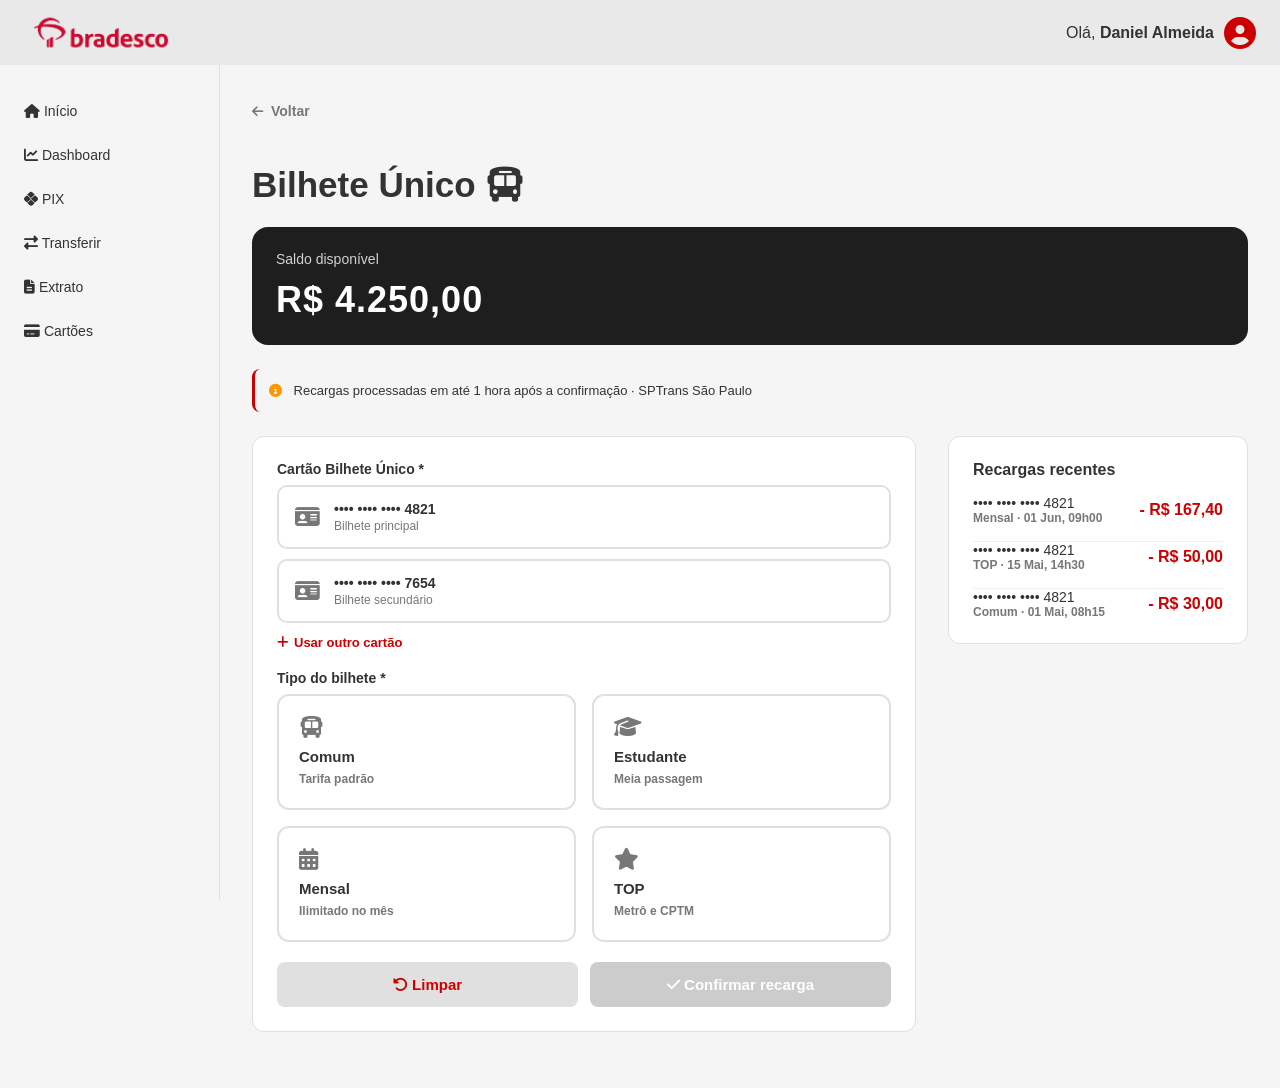
==== commit 4a731567: "pequenas alterações" ====
--- a/bilhete.html
+++ b/bilhete.html
@@ -37,7 +37,10 @@
         </aside>
 
         <main class="main-content">
-
+            <!--Botão de voltar-->
+            <button class="btn-voltar" onclick="history.back()">
+                <i class="fa-solid fa-arrow-left"></i> Voltar
+            </button>
             <div class="saudacao">
                 <h1>Bilhete Único <i class="fa-solid fa-bus"></i></h1>
                 <p id="data-hoje"></p>
@@ -46,7 +49,7 @@
             <!-- Saldo -->
             <div class="card-saldo" style="margin-bottom: 24px;">
                 <div class="card-saldo-topo">
-                    <span>💰 Saldo disponível</span>
+                    <span>Saldo disponível</span>
                 </div>
                 <div class="card-saldo-valor">R$ 4.250,00</div>
             </div>
--- a/css/style.css
+++ b/css/style.css
@@ -223,6 +223,12 @@
 
 .card-cabecalho a {
     font-size: 13px;
+    color: var(--vermelho);
+    text-decoration: none;
+}
+
+.card-dashboard a {
+    font-size: 16px;
     color: var(--vermelho);
     text-decoration: none;
 }
